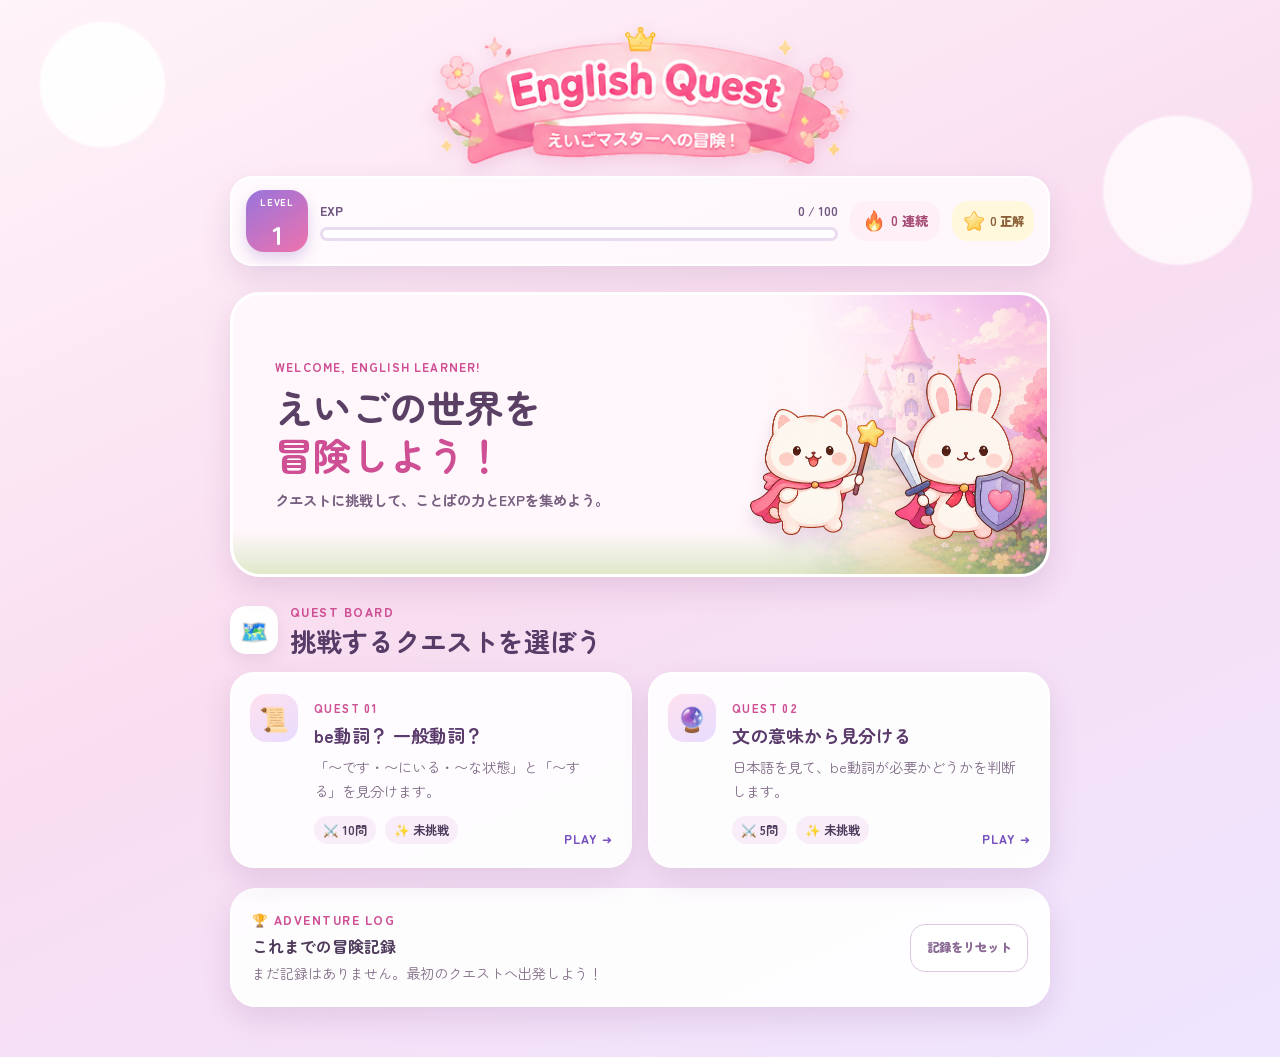
==== index.html @ bf4cc53f "アイコン変更" ====
<!DOCTYPE html>
<html lang="ja">
<head>
  <!-- 文字コードとスマートフォン表示に必要な基本設定 -->
  <meta charset="UTF-8">
  <meta name="viewport" content="width=device-width, initial-scale=1, viewport-fit=cover">
  <meta name="theme-color" content="#f9dff0">
  <meta name="description" content="be動詞と一般動詞の使い分けを、クエスト感覚で楽しく学べる英語学習アプリです。">
  <title>English Quest</title>
  <!-- 外部の丸ゴシックWebフォントを先に接続して表示を高速化する -->
  <link rel="preconnect" href="https://fonts.googleapis.com">
  <link rel="preconnect" href="https://fonts.gstatic.com" crossorigin>
  <link href="https://fonts.googleapis.com/css2?family=Zen+Maru+Gothic:wght@400;500;700;900&display=swap" rel="stylesheet">
  <!-- このアプリ専用の見た目。読み込み順はWebフォントより後にする -->
  <link rel="stylesheet" href="css/style.css">
</head>
<body>
  <!-- 背景に浮かぶ装飾。aria-hiddenにより読み上げ対象から除外する -->
  <div class="sky-decor" aria-hidden="true">
    <span>✦</span><span>♡</span><span>✧</span><span>★</span>
  </div>

  <!-- アプリ本体。最大幅はCSS側で制限し、PCでも中央に表示する -->
  <main class="app">
    <!-- 全画面で共通して表示されるロゴ -->
    <header class="app-header">
      <img src="data/assets/logo.png" alt="English Quest えいごマスターへの冒険！" class="brand-logo">
    </header>

    <!-- レベル、経験値、今回の連続正解数・正解数を表示する共通ステータス -->
    <section class="player-status" aria-label="プレイヤー情報">
      <div class="level-badge">
        <span>LEVEL</span>
        <strong id="player-level">1</strong>
      </div>
      <div class="exp-panel">
        <div class="status-row">
          <span>EXP</span>
          <strong id="exp-label">0 / 100</strong>
        </div>
        <!-- aria属性により、見た目だけでなく支援技術にも進捗を伝える -->
        <div class="exp-track" role="progressbar" aria-label="次のレベルまでの経験値" aria-valuemin="0" aria-valuemax="100" aria-valuenow="0">
          <div id="exp-bar" class="exp-bar"></div>
        </div>
      </div>
      <div class="streak-badge" title="連続正解数">
        <img src="data/assets/icon-fire.png" alt="">
        <span><strong id="streak-count">0</strong> 連続</span>
      </div>
      <div class="correct-badge" title="このクエストの正解数">
        <img src="data/assets/icon-star.png" alt="">
        <span><strong id="correct-total">0</strong> 正解</span>
      </div>
    </section>

    <!-- =====================================================
         画面1：クエスト選択
         初期表示される画面なのでhiddenクラスを付けない。
         ===================================================== -->
    <section id="category-screen" class="screen">
      <!-- トップの案内画像とキャッチコピー -->
      <section class="adventure-hero" aria-label="English Questの冒険案内">
        <div class="hero-copy">
          <p>WELCOME, ENGLISH LEARNER!</p>
          <h2>えいごの世界を<br><span>冒険しよう！</span></h2>
          <p class="hero-message">クエストに挑戦して、ことばの力とEXPを集めよう。</p>
        </div>
        <img src="data/quest-heroes.png" alt="星の杖を持ったねこと、剣と盾を持ったうさぎ" class="hero-characters">
      </section>
      <!-- クエスト一覧の見出し -->
      <div class="section-heading">
        <span class="heading-icon" aria-hidden="true">🗺️</span>
        <div>
          <p>QUEST BOARD</p>
          <h2>挑戦するクエストを選ぼう</h2>
        </div>
      </div>
      <!-- カード本体はquestions.jsonを基にJavaScriptが挿入する -->
      <div id="category-list" class="category-list"></div>

      <!-- localStorageに保存された挑戦回数を表示・リセットする領域 -->
      <section class="progress-box">
        <div>
          <p class="box-kicker">🏆 ADVENTURE LOG</p>
          <h3>これまでの冒険記録</h3>
          <p id="total-progress">まだ記録はありません。</p>
        </div>
        <button id="reset-progress-button" class="button button-subtle" type="button">記録をリセット</button>
      </section>
    </section>

    <!-- =====================================================
         画面2：問題
         showScreen()がhiddenクラスを付け外しして表示を切り替える。
         ===================================================== -->
    <section id="quiz-screen" class="screen hidden">
      <!-- 一覧へ戻る操作と現在の問題番号 -->
      <div class="quiz-topbar">
        <button id="back-button" class="text-button" type="button">← クエスト選択</button>
        <span id="question-count" class="question-counter"></span>
      </div>

      <!-- 背景画像を持つステージ。カテゴリに応じた画像をJSで設定する -->
      <div class="quest-stage">
        <div class="stage-banner">
          <span aria-hidden="true">⚔️</span>
          <p id="category-name" class="category-label"></p>
          <span aria-hidden="true">✨</span>
        </div>
        <!-- 問題文・ヒント・動的に生成される選択肢 -->
        <div class="quiz-card">
          <img src="data/quest-heroes.png" alt="" class="battle-characters" aria-hidden="true">
          <p class="mission-label">MISSION</p>
          <h2 id="question-text"></h2>
          <p id="question-hint" class="question-hint"></p>

          <!-- 選択肢ボタンは問題データからJavaScriptが挿入する -->
          <div id="choices" class="choices"></div>

        </div>
      </div>

      <!-- 回答後に前面へ表示する正誤結果・解説ダイアログ -->
      <section id="explanation-box" class="feedback-overlay hidden" aria-live="polite" aria-modal="true" role="dialog">
        <div class="feedback-dialog">
          <div id="feedback-ribbon" class="feedback-ribbon">正解！</div>
          <div class="feedback-main">
            <img id="feedback-character" src="data/assets/feedback-correct.png" alt="喜んでいる案内役キャラクター">
            <div class="feedback-copy">
              <div class="feedback-heading">
                <p id="result-label" class="result-label"></p>
                <p id="exp-gain" class="exp-gain"></p>
              </div>
              <p id="answer-text" class="answer-text"></p>
              <p id="explanation-text"></p>
            </div>
          </div>
          <div class="point-box feedback-point">
            <img src="data/assets/icon-star.png" alt="">
            <div><strong>ポイント解説</strong><p id="point-text"></p></div>
          </div>
          <button id="next-button" class="button button-primary" type="button">つぎの問題へ ▶</button>
        </div>
      </section>
    </section>

    <!-- =====================================================
         画面3：クエスト結果
         全問回答後に今回の点数とメッセージを表示する。
         ===================================================== -->
    <section id="result-screen" class="screen hidden">
      <div class="result-card">
        <div class="result-crown" aria-hidden="true">👑</div>
        <p class="eyebrow">QUEST CLEAR!</p>
        <h2 id="result-title"></h2>
        <p id="result-score" class="result-score"></p>
        <p id="result-message"></p>

        <div class="result-actions">
          <button id="retry-button" class="button button-primary" type="button">もう一度チャレンジ</button>
          <button id="return-button" class="button button-secondary" type="button">クエスト選択へ</button>
        </div>
      </div>
    </section>
  </main>

  <!-- レベルアップ時だけ画面中央へ一時表示される通知 -->
  <div id="level-up" class="level-up hidden" role="status" aria-live="polite">
    <img src="data/assets/feedback-explain.png" alt="レベルアップを祝うキャラクター">
    <div><strong>レベルアップ！</strong><span id="level-up-values"></span></div>
  </div>

  <!-- questions.jsonの読込完了まで全画面を覆うローディング表示 -->
  <div id="loading-screen" class="loading-screen" role="status" aria-live="polite">
    <div class="loading-panel">
      <img src="data/assets/cat-sitting.png" alt="本を読みながら準備しているねこ">
      <strong>よみこみ中…</strong>
      <span><i></i><i></i><i></i><i></i><i></i></span>
    </div>
  </div>

  <!-- HTML要素をすべて読み込んだ後でアプリ処理を開始する -->
  <script src="js/app.js"></script>
</body>
</html>
---- css/style.css ----
/* ============================================================
   共通設定・デザイントークン
   色や影をCSS変数にまとめ、全体の雰囲気を一か所で変更できるようにする。
   ============================================================ */
* { box-sizing: border-box; }

:root {
  font-family: "Zen Maru Gothic", sans-serif;
  line-height: 1.65;
  color: #4f3b5c;
  background: #fcedf6;
  font-synthesis: none;
  --pink: #ef72ad;
  --pink-dark: #ce4f93;
  --purple: #9874dc;
  --purple-dark: #7650bd;
  --cream: #fffafd;
  --line: #ead4ef;
  --shadow: 0 12px 28px rgba(134, 79, 144, 0.16);
}

/* ページ全体の淡い空背景。dvhはスマートフォンのアドレスバーも考慮する。 */
body {
  margin: 0;
  min-width: 320px;
  min-height: 100vh;
  min-height: 100dvh;
  background:
    radial-gradient(circle at 8% 8%, rgba(255,255,255,.9) 0 4%, transparent 4.2%),
    radial-gradient(circle at 92% 18%, rgba(255,255,255,.72) 0 5%, transparent 5.2%),
    linear-gradient(155deg, #fff4f9 0%, #f9ddf0 48%, #eee5ff 100%);
  overflow-x: hidden;
}

/* フォーム部品にも本文と同じフォントを継承させる。 */
button { font: inherit; -webkit-tap-highlight-color: transparent; }
/* キーボード操作時だけ、現在位置が分かるフォーカス枠を表示する。 */
button:focus-visible { outline: 4px solid rgba(118, 80, 189, .25); outline-offset: 3px; }

/* ページ背景に固定する星・ハート装飾。操作やレイアウトには影響しない。 */
.sky-decor span { position: fixed; z-index: -1; color: rgba(212, 105, 171, .28); font-size: 2rem; }
.sky-decor span:nth-child(1) { top: 10%; left: 5%; }
.sky-decor span:nth-child(2) { top: 35%; right: 5%; }
.sky-decor span:nth-child(3) { top: 72%; left: 4%; }
.sky-decor span:nth-child(4) { top: 82%; right: 8%; }

/* ============================================================
   アプリ共通レイアウト・ヘッダー
   820pxを上限に中央寄せし、safe-areaでiPhoneのノッチも避ける。
   ============================================================ */
.app { width: min(calc(100% - 28px), 820px); margin: 0 auto; padding: max(24px, env(safe-area-inset-top)) 0 max(50px, env(safe-area-inset-bottom)); }
.app-header { display: flex; align-items: center; justify-content: center; gap: 16px; margin-bottom: 12px; text-align: left; }
.brand-logo { width: min(100%, 430px); max-height: 140px; object-fit: contain; filter: drop-shadow(0 5px 8px rgba(201,74,140,.18)); }
.brand-mark { display: grid; place-items: center; width: 68px; height: 68px; flex: 0 0 auto; border: 3px solid #fff; border-radius: 22px; background: linear-gradient(145deg, #ff9ac6, #a986e9); box-shadow: var(--shadow); font-size: 2rem; transform: rotate(-4deg); }
.brand-copy h1 { margin: 0; color: #7049a9; font-size: clamp(2rem, 8vw, 3.25rem); line-height: 1; letter-spacing: -.04em; text-shadow: 0 3px #fff; }
.brand-copy h1 span { color: var(--pink-dark); }
.eyebrow, .box-kicker, .mission-label, .section-heading p { margin: 0; color: var(--pink-dark); font-size: .78rem; font-weight: 900; letter-spacing: .12em; }
.lead { margin: 8px 0 0; color: #806d88; font-size: .95rem; font-weight: 700; }

/* レベル、可変幅のEXPバー、2つのバッジを横並びにする。 */
.player-status { display: grid; grid-template-columns: auto minmax(0, 1fr) auto auto; align-items: center; gap: 12px; margin-bottom: 26px; padding: 12px 14px; border: 2px solid rgba(255,255,255,.9); border-radius: 22px; background: rgba(255,255,255,.75); box-shadow: var(--shadow); backdrop-filter: blur(8px); }
.level-badge { display: grid; place-items: center; width: 62px; height: 62px; border-radius: 18px; color: #fff; background: linear-gradient(145deg, var(--purple), var(--pink)); box-shadow: 0 7px 14px rgba(139, 92, 190, .25); }
.level-badge span { font-size: .59rem; font-weight: 900; letter-spacing: .1em; }
.level-badge strong { font-size: 1.65rem; line-height: 1; }
.exp-panel { min-width: 0; }
.status-row { display: flex; justify-content: space-between; gap: 8px; margin-bottom: 5px; color: #715581; font-size: .78rem; font-weight: 900; }
.exp-track { height: 14px; overflow: hidden; border: 3px solid #eadcf0; border-radius: 99px; background: #fff; }
.exp-bar { width: 0; height: 100%; border-radius: inherit; background: linear-gradient(90deg, #ff8fc4, #9d7ee5); transition: width .45s ease; }
.streak-badge { display: flex; align-items: center; gap: 5px; padding: 8px 12px; border-radius: 16px; color: #a74d77; background: #fff0f7; font-size: .82rem; font-weight: 900; white-space: nowrap; }
.streak-badge img { width: 24px; height: 24px; object-fit: contain; }
.correct-badge { display: flex; align-items: center; gap: 4px; padding: 8px 10px; border-radius: 16px; color: #8a5f38; background: #fff8dc; font-size: .78rem; font-weight: 900; white-space: nowrap; }
.correct-badge img { width: 24px; height: 24px; object-fit: contain; }

/* ============================================================
   画面切り替え
   JavaScriptが.hiddenを付け外しし、3つの画面を切り替える。
   ============================================================ */
.screen { animation: fade-in .3s ease-out; }
.hidden { display: none !important; }
/* ============================================================
   クエスト選択画面
   ============================================================ */
.adventure-hero {
  /* 城画像は正方形。高さ100%なので、枠高から上下のボーダーを除いた値が表示幅になる。 */
  --hero-art-width: 279px;
  position: relative;
  display: flex;
  align-items: center;
  min-height: 285px;
  overflow: hidden;
  margin-bottom: 25px;
  padding: 32px clamp(22px, 5vw, 42px);
  border: 3px solid #fff;
  border-radius: 30px;
  background:
    /* 城画像の左端を白く覆い、画像の右端へ向かってなだらかに透明にする。 */
    linear-gradient(90deg,
      rgba(255,247,251,.99) 0,
      rgba(255,247,251,.99) calc(100% - var(--hero-art-width)),
      rgba(255,247,251,.98) calc(100% - var(--hero-art-width) + 35px),
      rgba(255,245,250,.88) calc(100% - var(--hero-art-width) + 70px),
      rgba(255,243,249,.56) calc(100% - var(--hero-art-width) + 145px),
      rgba(255,241,248,.20) calc(100% - var(--hero-art-width) + 220px),
      rgba(255,241,248,.03) 100%),
    url("../data/quest-castle.png") right center / auto 100% no-repeat,
    #ffeaf4;
  box-shadow: var(--shadow);
}
.adventure-hero::after {
  content: "";
  position: absolute;
  inset: auto 0 0;
  height: 42px;
  background: linear-gradient(180deg, transparent, rgba(161,204,105,.34));
}
.hero-copy { position: relative; z-index: 2; width: 54%; }
.hero-copy > p:first-child { margin: 0; color: var(--pink-dark); font-size: .74rem; font-weight: 900; letter-spacing: .1em; }
.hero-copy h2 { margin: 5px 0 10px; color: #594064; font-size: clamp(1.65rem, 5vw, 2.4rem); line-height: 1.25; }
.hero-copy h2 span { color: var(--pink-dark); }
.hero-message { margin: 0; color: #775f80; font-size: .9rem; font-weight: 700; }
.hero-characters { position: absolute; z-index: 1; right: -4%; bottom: -8%; width: min(50%, 385px); filter: drop-shadow(0 10px 8px rgba(118,61,116,.16)); }
.section-heading { display: flex; align-items: center; gap: 12px; margin-bottom: 14px; }
.heading-icon { display: grid; place-items: center; width: 48px; height: 48px; border-radius: 16px; background: #fff; box-shadow: 0 5px 15px rgba(123, 76, 135, .12); font-size: 1.45rem; }
.section-heading h2 { margin: 1px 0 0; color: #573c68; font-size: clamp(1.25rem, 5vw, 1.65rem); line-height: 1.3; }
/* カードはスマートフォンで1列、640px以上では後述の指定により2列。 */
.category-list { display: grid; gap: 16px; }
.category-card { position: relative; isolation: isolate; width: 100%; min-height: 196px; overflow: hidden; padding: 20px 20px 17px 82px; border: 2px solid #fff; border-radius: 24px; background: rgba(255,255,255,.92); box-shadow: var(--shadow); color: inherit; text-align: left; cursor: pointer; transition: transform .18s ease, box-shadow .18s ease; }
.category-card::backdrop { display: none; }
.category-card > * { position: relative; z-index: 2; }
.category-card::before { content: attr(data-icon); position: absolute; left: 18px; top: 20px; display: grid; place-items: center; width: 48px; height: 48px; border-radius: 16px; background: linear-gradient(145deg, #ffe1ef, #e8dcff); font-size: 1.5rem; }
.category-card::after { content: "PLAY  ➜"; position: absolute; right: 17px; bottom: 17px; color: var(--purple-dark); font-size: .76rem; font-weight: 900; letter-spacing: .08em; }
.category-card:hover, .category-card:focus-visible { transform: translateY(-3px); box-shadow: 0 16px 32px rgba(134, 79, 144, .22); }
.quest-number { margin: 0 0 3px; color: var(--pink-dark); font-size: .72rem; font-weight: 900; letter-spacing: .12em; }
.category-card h3 { margin: 0 0 5px; color: #5a3b6c; font-size: 1.12rem; }
.category-card > p:not(.quest-number) { margin: 0; padding-right: 10px; color: #806d88; font-size: .9rem; }
.category-meta { display: flex; gap: 9px; margin-top: 13px; padding-right: 72px; font-size: .78rem; font-weight: 700; }
.category-meta span { padding: 4px 9px; border-radius: 99px; background: #f8edf8; }

/* 複数画面で使う白いパネルの共通デザイン。 */
.progress-box, .quiz-card, .result-card { margin-top: 20px; border: 2px solid #fff; border-radius: 26px; background: rgba(255,255,255,.92); box-shadow: var(--shadow); }
.progress-box { display: flex; align-items: center; justify-content: space-between; gap: 18px; padding: 20px; }
.progress-box h3 { margin: 2px 0 3px; font-size: 1rem; }
.progress-box p:not(.box-kicker) { margin: 0; color: #826e88; font-size: .88rem; }
/* ============================================================
   問題画面
   ============================================================ */
.quiz-topbar { display: flex; justify-content: space-between; align-items: center; gap: 14px; margin-bottom: 14px; }
.text-button { min-height: 44px; padding: 8px 12px; border: 0; border-radius: 14px; background: rgba(255,255,255,.7); color: var(--purple-dark); font-weight: 900; cursor: pointer; }
.question-counter { padding: 8px 14px; border-radius: 99px; color: #fff; background: var(--purple); font-weight: 900; }
/* --stage-backgroundはJavaScriptがカテゴリごとに設定するCSS変数。 */
.quest-stage {
  position: relative;
  overflow: hidden;
  padding: 0 10px 78px;
  border: 3px solid #fff;
  border-radius: 30px;
  background-image:
    /* 背景を判別できる程度に残しつつ、白文字のバナーは読みやすくする。 */
    linear-gradient(180deg, rgba(91,54,111,.12), rgba(65,38,78,.22)),
    var(--stage-background, url("../data/assets/background-castle.png"));
  background-position: center;
  background-size: cover;
  box-shadow: var(--shadow);
}
.quest-stage::before {
  content: "";
  position: absolute;
  z-index: 0;
  inset: 58px 0 0;
  background: linear-gradient(90deg, rgba(255,255,255,.08), transparent 30% 70%, rgba(255,255,255,.08));
  pointer-events: none;
}
.stage-banner { position: relative; z-index: 2; display: flex; align-items: center; justify-content: center; gap: 10px; min-height: 58px; color: #fff; text-shadow: 0 2px 4px rgba(70,35,78,.55); }
.stage-banner .category-label { margin: 0; font-size: .9rem; font-weight: 900; }
/* 半透明の白で文字のコントラストを保ち、背後のステージも少し透かす。 */
.quiz-card { position: relative; z-index: 2; margin: 0; padding: clamp(20px, 5vw, 34px); border: 1px solid rgba(255,255,255,.78); background: rgba(255,255,255,.82); backdrop-filter: blur(2px); }
.battle-characters { position: absolute; z-index: 1; right: -5px; bottom: -125px; width: 175px; filter: drop-shadow(0 7px 6px rgba(92,46,102,.18)); pointer-events: none; }
.mission-label { text-align: center; }
.quiz-card h2 { margin: 7px auto 8px; color: #4d345e; font-size: clamp(1.35rem, 5.5vw, 2rem); line-height: 1.45; text-align: center; }
.question-hint { margin: 0 0 22px; padding: 11px 14px; border-radius: 14px; background: #fff7d9; color: #765e49; font-size: .9rem; }
.question-hint::before { content: "🔍 ヒント："; font-weight: 900; }
.choices { display: grid; gap: 12px; }
.choice-button { position: relative; width: 100%; min-height: 62px; padding: 14px 50px 14px 17px; border: 2px solid #e9dcef; border-radius: 18px; background: #fff; color: #513c5c; text-align: left; font-weight: 700; cursor: pointer; transition: transform .15s ease, border-color .15s ease; }
.choice-button::after { content: "›"; position: absolute; right: 18px; top: 50%; translate: 0 -50%; color: #b396c2; font-size: 1.8rem; }
.choice-button:hover, .choice-button:focus-visible { transform: translateX(3px); border-color: #c49bda; }
.choice-button:disabled { cursor: default; opacity: 1; transform: none; }
.choice-button.correct { border-color: #60c98f; background: #ecfff4; }
.choice-button.correct::after { content: "✓"; color: #37a56b; font-weight: 900; }
.choice-button.incorrect { border-color: #ee91ac; background: #fff2f6; }
.choice-button.incorrect::after { content: "○"; color: #d8688a; }
/* 回答後、画面全体を覆って解説へ注意を向けるモーダル領域。 */
.feedback-overlay { position: fixed; z-index: 20; inset: 0; display: grid; place-items: center; overflow-y: auto; padding: max(24px, env(safe-area-inset-top)) 14px max(24px, env(safe-area-inset-bottom)); background: rgba(74,42,78,.68); backdrop-filter: blur(5px); }
.feedback-dialog { position: relative; width: min(100%, 680px); padding: 62px clamp(18px, 5vw, 34px) 28px; border: 4px solid #fff; border-radius: 30px; background: linear-gradient(180deg, #fffdf8, #fff8ed); box-shadow: 0 24px 70px rgba(48,25,53,.42), inset 0 0 0 3px #f4d5a7; animation: dialog-in .35s cubic-bezier(.18,.9,.35,1.2); }
.feedback-ribbon { position: absolute; top: -25px; left: 50%; min-width: 230px; translate: -50% 0; padding: 13px 35px 17px; color: #fff; background: linear-gradient(180deg,#ff8fc1,#ee5d9a); clip-path: polygon(8% 0,92% 0,100% 25%,91% 38%,93% 100%,50% 85%,7% 100%,9% 38%,0 25%); text-align: center; text-shadow: 0 2px 3px rgba(145,42,92,.25); font-size: 1.65rem; font-weight: 900; }
.incorrect-feedback .feedback-ribbon { background: linear-gradient(180deg,#ae91f2,#775add); }
.feedback-main { display: grid; grid-template-columns: 190px minmax(0,1fr); align-items: center; gap: 22px; }
.feedback-main > img { width: 100%; max-height: 220px; object-fit: contain; filter: drop-shadow(0 8px 7px rgba(113,65,111,.15)); }
.feedback-copy > p { margin: 8px 0; }
.feedback-heading { display: flex; align-items: center; justify-content: space-between; gap: 12px; }
.result-label { margin: 0; color: var(--pink-dark); font-size: 1.5rem; font-weight: 900; }
.result-label.correct-label { color: #3fa56d; }
.exp-gain { margin: 0; padding: 6px 12px; border-radius: 99px; color: #fff; background: linear-gradient(90deg, #f17aad, #9172d6); font-weight: 900; animation: pop .35s ease-out; }
.answer-text { color: #593a69; font-weight: 900; }
.point-box { margin: 16px 0; padding: 14px; border-radius: 16px; background: #f7efff; }
.point-box strong { color: var(--purple-dark); }
.point-box p { margin: 4px 0 0; }
.feedback-point { display: flex; gap: 10px; border: 2px solid #efd5a7; background: #fff8e9; }
.feedback-point img { width: 32px; height: 32px; object-fit: contain; }
.button { min-height: 48px; padding: 10px 16px; border-radius: 15px; font-weight: 900; cursor: pointer; transition: transform .15s ease, filter .15s ease; }
.button:hover { transform: translateY(-1px); filter: brightness(1.03); }
.button-primary { width: 100%; border: 2px solid #fff; background: linear-gradient(90deg, var(--pink), var(--purple)); box-shadow: 0 7px 15px rgba(151, 90, 176, .22); color: #fff; }
.button-secondary { border: 2px solid #d9c1e3; background: #fff; color: var(--purple-dark); }
.button-subtle { border: 1px solid #dec9e4; background: #fff; color: #8a6a94; font-size: .78rem; }
/* ============================================================
   結果画面・一時通知・ローディング
   ============================================================ */
.result-card { padding: clamp(24px, 6vw, 42px); text-align: center; }
.result-crown { font-size: 3rem; animation: float 2s ease-in-out infinite; }
.result-card h2 { margin: 5px 0; color: #5e3c73; }
.result-score { margin: 12px 0; color: var(--pink-dark); font-size: clamp(2rem, 9vw, 3rem); font-weight: 900; }
.result-actions { display: grid; gap: 12px; margin-top: 22px; }
.level-up { position: fixed; z-index: 30; inset: 50% auto auto 50%; translate: -50% -50%; display: grid; grid-template-columns: 120px 1fr; align-items: center; width: min(90vw, 490px); padding: 22px; border: 4px solid #fff; border-radius: 28px; background: linear-gradient(135deg, #fff6ec, #fffdf8); box-shadow: 0 20px 60px rgba(78,36,91,.35), inset 0 0 0 3px #f0c992; color: var(--pink-dark); text-align: center; font-weight: 900; animation: level-pop .55s ease-out; }
.level-up img { width: 120px; height: 120px; object-fit: contain; }
.level-up strong { display: block; font-size: clamp(1.45rem, 6vw, 2.1rem); }
.level-up span { display: block; margin-top: 8px; color: #7650bd; font-size: 1.1rem; }
.loading-screen { position: fixed; z-index: 50; inset: 0; display: grid; place-items: center; background: linear-gradient(155deg,#fff4f9,#f4e8ff); }
.loading-panel { display: grid; justify-items: center; width: min(86vw, 360px); padding: 24px; border: 3px solid #fff; border-radius: 28px; background: rgba(255,255,255,.88); box-shadow: var(--shadow); color: #754d7f; }
.loading-panel img { width: 130px; height: 105px; object-fit: contain; }
.loading-panel strong { font-size: 1.2rem; }
.loading-panel span { display: flex; gap: 8px; margin-top: 13px; }
.loading-panel i { width: 10px; height: 10px; border-radius: 50%; background: var(--pink); animation: loading-dot 1s ease-in-out infinite; }
.loading-panel i:nth-child(2) { animation-delay: .1s; }.loading-panel i:nth-child(3) { animation-delay: .2s; }.loading-panel i:nth-child(4) { animation-delay: .3s; }.loading-panel i:nth-child(5) { animation-delay: .4s; }

/* ============================================================
   アニメーション
   ============================================================ */
@keyframes fade-in { from { opacity: 0; transform: translateY(7px); } to { opacity: 1; transform: translateY(0); } }
@keyframes pop { 0% { transform: scale(.75); } 70% { transform: scale(1.08); } }
@keyframes float { 50% { transform: translateY(-6px) rotate(3deg); } }
@keyframes level-pop { from { opacity: 0; transform: scale(.65) rotate(-3deg); } to { opacity: 1; transform: scale(1); } }
@keyframes dialog-in { from { opacity: 0; transform: translateY(20px) scale(.9); } }
@keyframes loading-dot { 50% { transform: translateY(-7px); background: var(--purple); } }

/* タブレット・PCではクエストカードと結果ボタンを2列にする。 */
@media (min-width: 640px) {
  .category-list { grid-template-columns: repeat(2, minmax(0, 1fr)); }
  .result-actions { grid-template-columns: 1fr 1fr; }
}

/* スマートフォン向け。横幅を節約し、重なりや見切れを防ぐ。 */
@media (max-width: 520px) {
  .app { width: min(calc(100% - 20px), 820px); padding-top: max(16px, env(safe-area-inset-top)); }
  .app-header { justify-content: flex-start; gap: 11px; }
  .brand-mark { width: 52px; height: 52px; border-radius: 17px; font-size: 1.5rem; }
  .lead { font-size: .78rem; }
  .player-status { grid-template-columns: auto 1fr auto; gap: 9px; padding: 10px; }
  .level-badge { width: 52px; height: 52px; border-radius: 15px; }
  .level-badge strong { font-size: 1.4rem; }
  .streak-badge { grid-column: 1 / 3; justify-content: center; padding: 5px; }
  .correct-badge { grid-column: 3; grid-row: 2; justify-content: center; padding: 5px 8px; }
  .category-card { padding: 18px 15px 16px 72px; border-radius: 21px; }
  .category-card::before { left: 14px; top: 18px; width: 45px; height: 45px; }
  .category-card::after { right: 14px; bottom: 16px; }
  .category-meta { padding-right: 65px; flex-wrap: wrap; }
  .progress-box { align-items: flex-start; flex-direction: column; }
  .quest-stage { padding-inline: 6px; }
  .quiz-card { border-radius: 22px; }
  .feedback-heading { align-items: flex-start; flex-direction: column; }
  .adventure-hero { --hero-art-width: 239px; min-height: 245px; padding: 24px 18px; background-size: auto, auto 100%; }
  .hero-copy { width: 55%; }
  .hero-copy h2 { font-size: 1.55rem; }
  .hero-message { max-width: 180px; font-size: .78rem; line-height: 1.65; }
  .hero-characters { right: 0; bottom: -1%; width: 56%; }
  .category-card { min-height: 180px; }
  .battle-characters { right: -8px; bottom: -108px; width: 145px; }
  .feedback-dialog { padding-top: 54px; }
  .feedback-main { grid-template-columns: 105px 1fr; gap: 10px; }
  .feedback-main > img { max-height: 150px; }
  .feedback-ribbon { min-width: 190px; font-size: 1.35rem; }
  .feedback-copy { font-size: .86rem; }
  .feedback-heading { gap: 6px; }
  .result-label { font-size: 1.15rem; }
  .exp-gain { padding: 4px 8px; font-size: .82rem; }
  .level-up { grid-template-columns: 90px 1fr; }
  .level-up img { width: 90px; height: 90px; }
}

/* OSで「視差効果を減らす」が有効なら、動きによる負担を抑える。 */
@media (prefers-reduced-motion: reduce) {
  *, *::before, *::after { scroll-behavior: auto !important; animation-duration: .01ms !important; transition-duration: .01ms !important; }
}
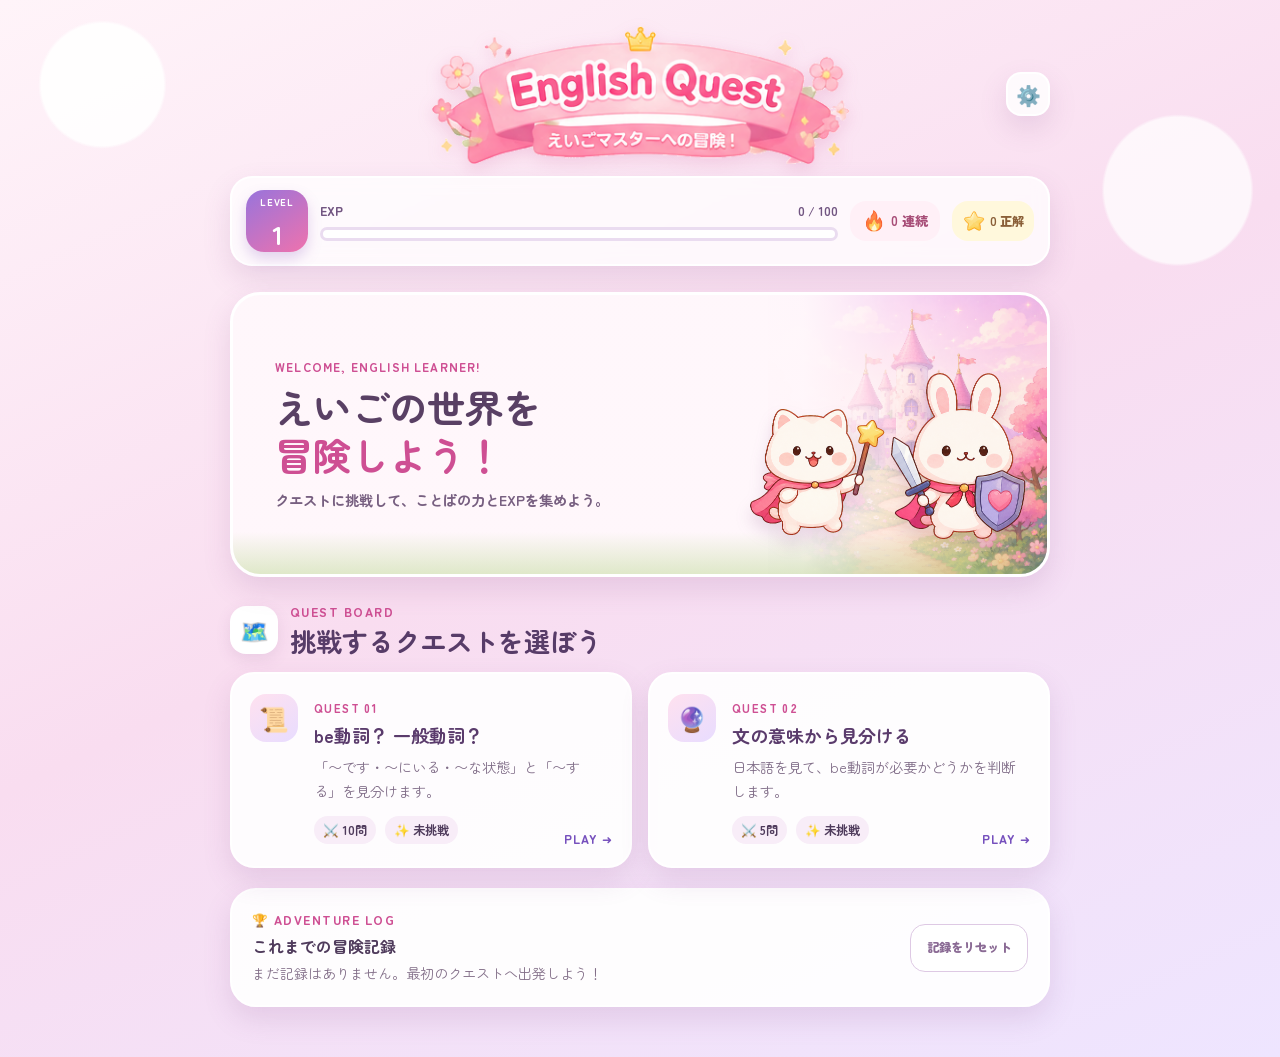
==== commit b2ba37d8: "問題管理ページと設定画面を追加" ====
--- a/index.html
+++ b/index.html
@@ -25,6 +25,7 @@
     <!-- 全画面で共通して表示されるロゴ -->
     <header class="app-header">
       <img src="data/assets/logo.png" alt="English Quest えいごマスターへの冒険！" class="brand-logo">
+      <a class="settings-link" href="settings.html" aria-label="設定を開く" title="設定">⚙️</a>
     </header>
 
     <!-- レベル、経験値、今回の連続正解数・正解数を表示する共通ステータス -->
--- a/css/style.css
+++ b/css/style.css
@@ -49,8 +49,10 @@
    820pxを上限に中央寄せし、safe-areaでiPhoneのノッチも避ける。
    ============================================================ */
 .app { width: min(calc(100% - 28px), 820px); margin: 0 auto; padding: max(24px, env(safe-area-inset-top)) 0 max(50px, env(safe-area-inset-bottom)); }
-.app-header { display: flex; align-items: center; justify-content: center; gap: 16px; margin-bottom: 12px; text-align: left; }
+.app-header { position: relative; display: flex; align-items: center; justify-content: center; gap: 16px; margin-bottom: 12px; text-align: left; }
 .brand-logo { width: min(100%, 430px); max-height: 140px; object-fit: contain; filter: drop-shadow(0 5px 8px rgba(201,74,140,.18)); }
+.settings-link { position: absolute; right: 0; top: 50%; translate: 0 -50%; display: grid; place-items: center; width: 44px; height: 44px; border: 2px solid #fff; border-radius: 15px; background: rgba(255,255,255,.82); box-shadow: var(--shadow); color: #7049a9; text-decoration: none; font-size: 1.25rem; }
+.settings-link:hover, .settings-link:focus-visible { transform: translateY(-2px); }
 .brand-mark { display: grid; place-items: center; width: 68px; height: 68px; flex: 0 0 auto; border: 3px solid #fff; border-radius: 22px; background: linear-gradient(145deg, #ff9ac6, #a986e9); box-shadow: var(--shadow); font-size: 2rem; transform: rotate(-4deg); }
 .brand-copy h1 { margin: 0; color: #7049a9; font-size: clamp(2rem, 8vw, 3.25rem); line-height: 1; letter-spacing: -.04em; text-shadow: 0 3px #fff; }
 .brand-copy h1 span { color: var(--pink-dark); }
@@ -251,13 +253,17 @@
 @media (max-width: 520px) {
   .app { width: min(calc(100% - 20px), 820px); padding-top: max(16px, env(safe-area-inset-top)); }
   .app-header { justify-content: flex-start; gap: 11px; }
+  .settings-link { right: 2px; width: 40px; height: 40px; }
   .brand-mark { width: 52px; height: 52px; border-radius: 17px; font-size: 1.5rem; }
   .lead { font-size: .78rem; }
-  .player-status { grid-template-columns: auto 1fr auto; gap: 9px; padding: 10px; }
-  .level-badge { width: 52px; height: 52px; border-radius: 15px; }
+  .player-status { grid-template-columns: repeat(6, minmax(0, 1fr)); gap: 9px; padding: 10px; }
+  .level-badge { grid-column: 1; width: 100%; max-width: 52px; height: auto; aspect-ratio: 1; border-radius: 15px; }
   .level-badge strong { font-size: 1.4rem; }
-  .streak-badge { grid-column: 1 / 3; justify-content: center; padding: 5px; }
-  .correct-badge { grid-column: 3; grid-row: 2; justify-content: center; padding: 5px 8px; }
+  .exp-panel { grid-column: 2 / -1; }
+  .streak-badge, .correct-badge { grid-row: 2; justify-content: center; padding: 5px 8px; font-size: .78rem; }
+  .streak-badge { grid-column: 1 / 4; }
+  .correct-badge { grid-column: 4 / 7; }
+  .streak-badge img, .correct-badge img { width: 18px; height: 18px; }
   .category-card { padding: 18px 15px 16px 72px; border-radius: 21px; }
   .category-card::before { left: 14px; top: 18px; width: 45px; height: 45px; }
   .category-card::after { right: 14px; bottom: 16px; }
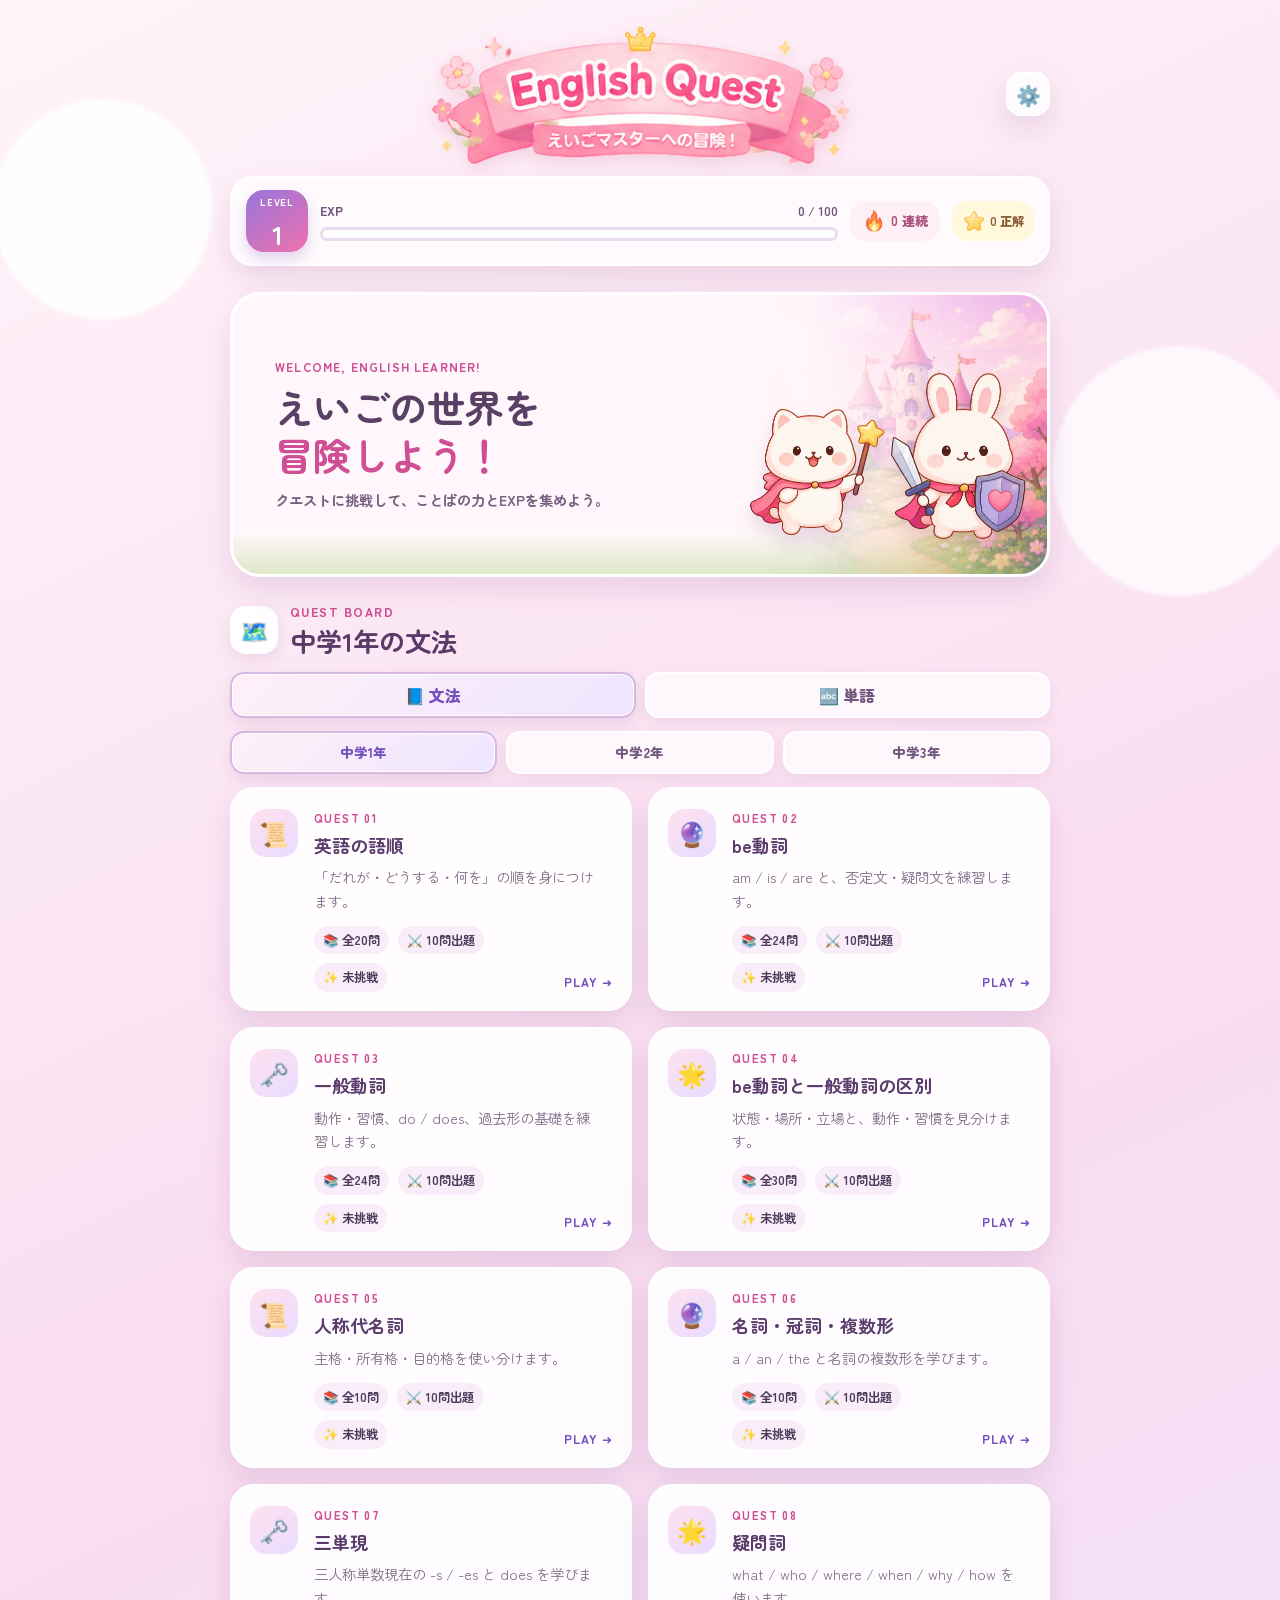
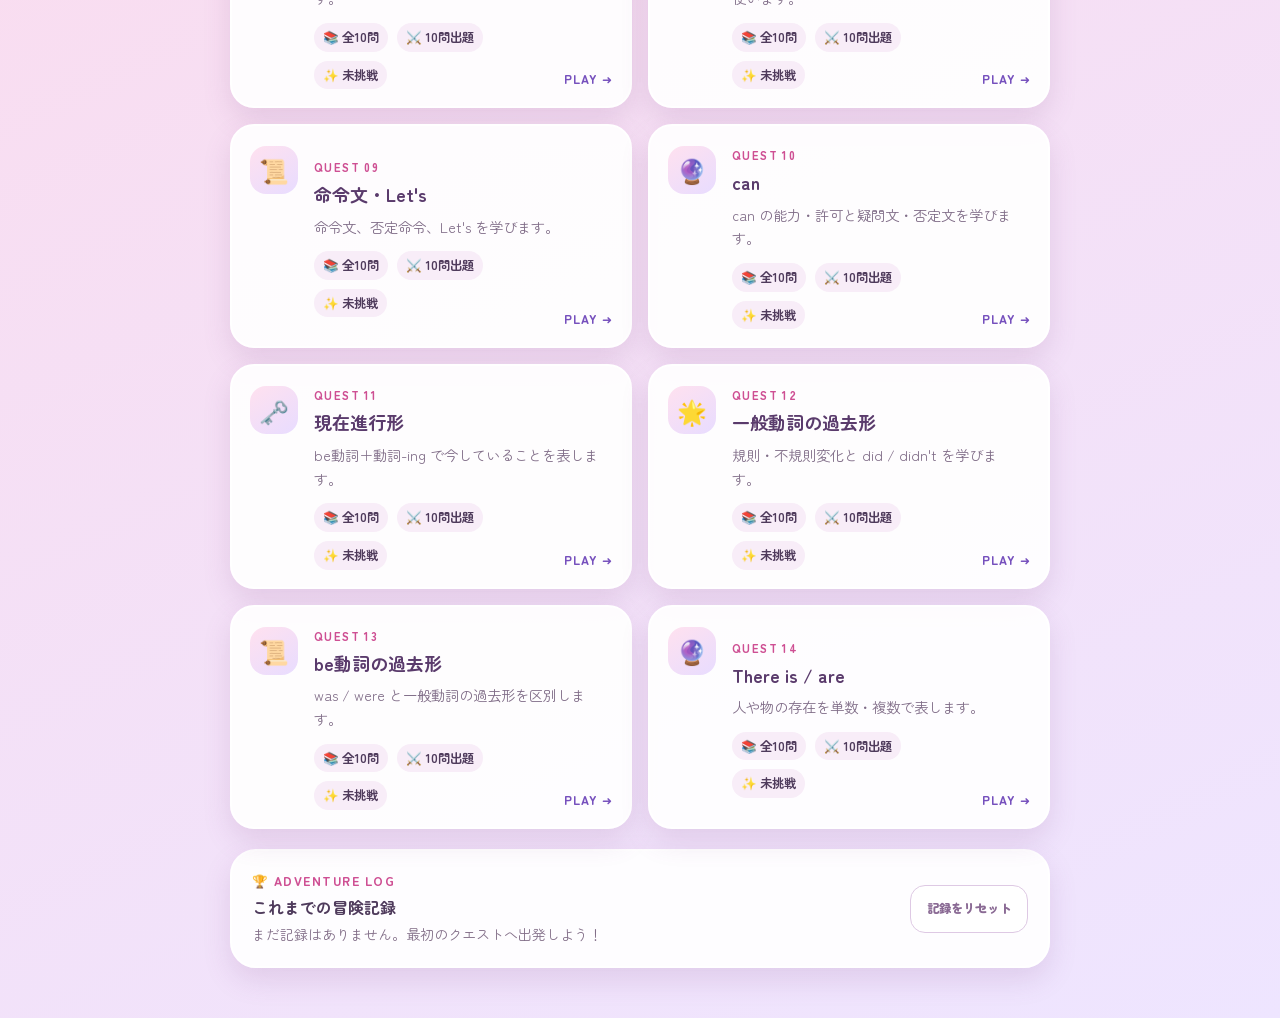
==== commit a8283ab4: "中学英語の全問題データを追加" ====
--- a/index.html
+++ b/index.html
@@ -73,8 +73,18 @@
         <span class="heading-icon" aria-hidden="true">🗺️</span>
         <div>
           <p>QUEST BOARD</p>
-          <h2>挑戦するクエストを選ぼう</h2>
+          <h2 id="quest-board-title">学びたいコースを選ぼう</h2>
         </div>
+      </div>
+      <!-- 文法・単語、学年を順に選択するナビゲーション -->
+      <div id="course-tabs" class="course-tabs" aria-label="問題形式">
+        <button class="course-tab active" type="button" data-course="grammar">📘 文法</button>
+        <button class="course-tab" type="button" data-course="vocabulary">🔤 単語</button>
+      </div>
+      <div id="grade-tabs" class="grade-tabs" aria-label="学年">
+        <button class="grade-tab active" type="button" data-grade="1">中学1年</button>
+        <button class="grade-tab" type="button" data-grade="2">中学2年</button>
+        <button class="grade-tab" type="button" data-grade="3">中学3年</button>
       </div>
       <!-- カード本体はquestions.jsonを基にJavaScriptが挿入する -->
       <div id="category-list" class="category-list"></div>
--- a/css/style.css
+++ b/css/style.css
@@ -124,6 +124,12 @@
 .section-heading { display: flex; align-items: center; gap: 12px; margin-bottom: 14px; }
 .heading-icon { display: grid; place-items: center; width: 48px; height: 48px; border-radius: 16px; background: #fff; box-shadow: 0 5px 15px rgba(123, 76, 135, .12); font-size: 1.45rem; }
 .section-heading h2 { margin: 1px 0 0; color: #573c68; font-size: clamp(1.25rem, 5vw, 1.65rem); line-height: 1.3; }
+.course-tabs, .grade-tabs { display: flex; gap: 9px; margin-bottom: 13px; }
+.course-tab, .grade-tab { min-height: 42px; padding: 8px 16px; border: 2px solid #fff; border-radius: 14px; background: rgba(255,255,255,.74); box-shadow: 0 5px 13px rgba(123,76,135,.09); color: #725780; font-weight: 900; cursor: pointer; }
+.course-tab { flex: 1; font-size: 1rem; }
+.grade-tab { flex: 1; font-size: .85rem; }
+.course-tab.active, .grade-tab.active { border-color: #d6b8e2; background: linear-gradient(135deg, #fff0f7, #eee6ff); color: var(--purple-dark); box-shadow: inset 0 0 0 1px #fff, 0 6px 15px rgba(123,76,135,.13); }
+.course-tab:hover, .grade-tab:hover { transform: translateY(-1px); }
 /* カードはスマートフォンで1列、640px以上では後述の指定により2列。 */
 .category-list { display: grid; gap: 16px; }
 .category-card { position: relative; isolation: isolate; width: 100%; min-height: 196px; overflow: hidden; padding: 20px 20px 17px 82px; border: 2px solid #fff; border-radius: 24px; background: rgba(255,255,255,.92); box-shadow: var(--shadow); color: inherit; text-align: left; cursor: pointer; transition: transform .18s ease, box-shadow .18s ease; }
@@ -135,8 +141,9 @@
 .quest-number { margin: 0 0 3px; color: var(--pink-dark); font-size: .72rem; font-weight: 900; letter-spacing: .12em; }
 .category-card h3 { margin: 0 0 5px; color: #5a3b6c; font-size: 1.12rem; }
 .category-card > p:not(.quest-number) { margin: 0; padding-right: 10px; color: #806d88; font-size: .9rem; }
-.category-meta { display: flex; gap: 9px; margin-top: 13px; padding-right: 72px; font-size: .78rem; font-weight: 700; }
+.category-meta { display: flex; flex-wrap: wrap; gap: 9px; margin-top: 13px; padding-right: 72px; font-size: .78rem; font-weight: 700; }
 .category-meta span { padding: 4px 9px; border-radius: 99px; background: #f8edf8; }
+.empty-category-message { padding: 28px 18px; border: 2px dashed #ddcce4; border-radius: 20px; background: rgba(255,255,255,.65); color: #806d88; text-align: center; font-weight: 700; }
 
 /* 複数画面で使う白いパネルの共通デザイン。 */
 .progress-box, .quiz-card, .result-card { margin-top: 20px; border: 2px solid #fff; border-radius: 26px; background: rgba(255,255,255,.92); box-shadow: var(--shadow); }
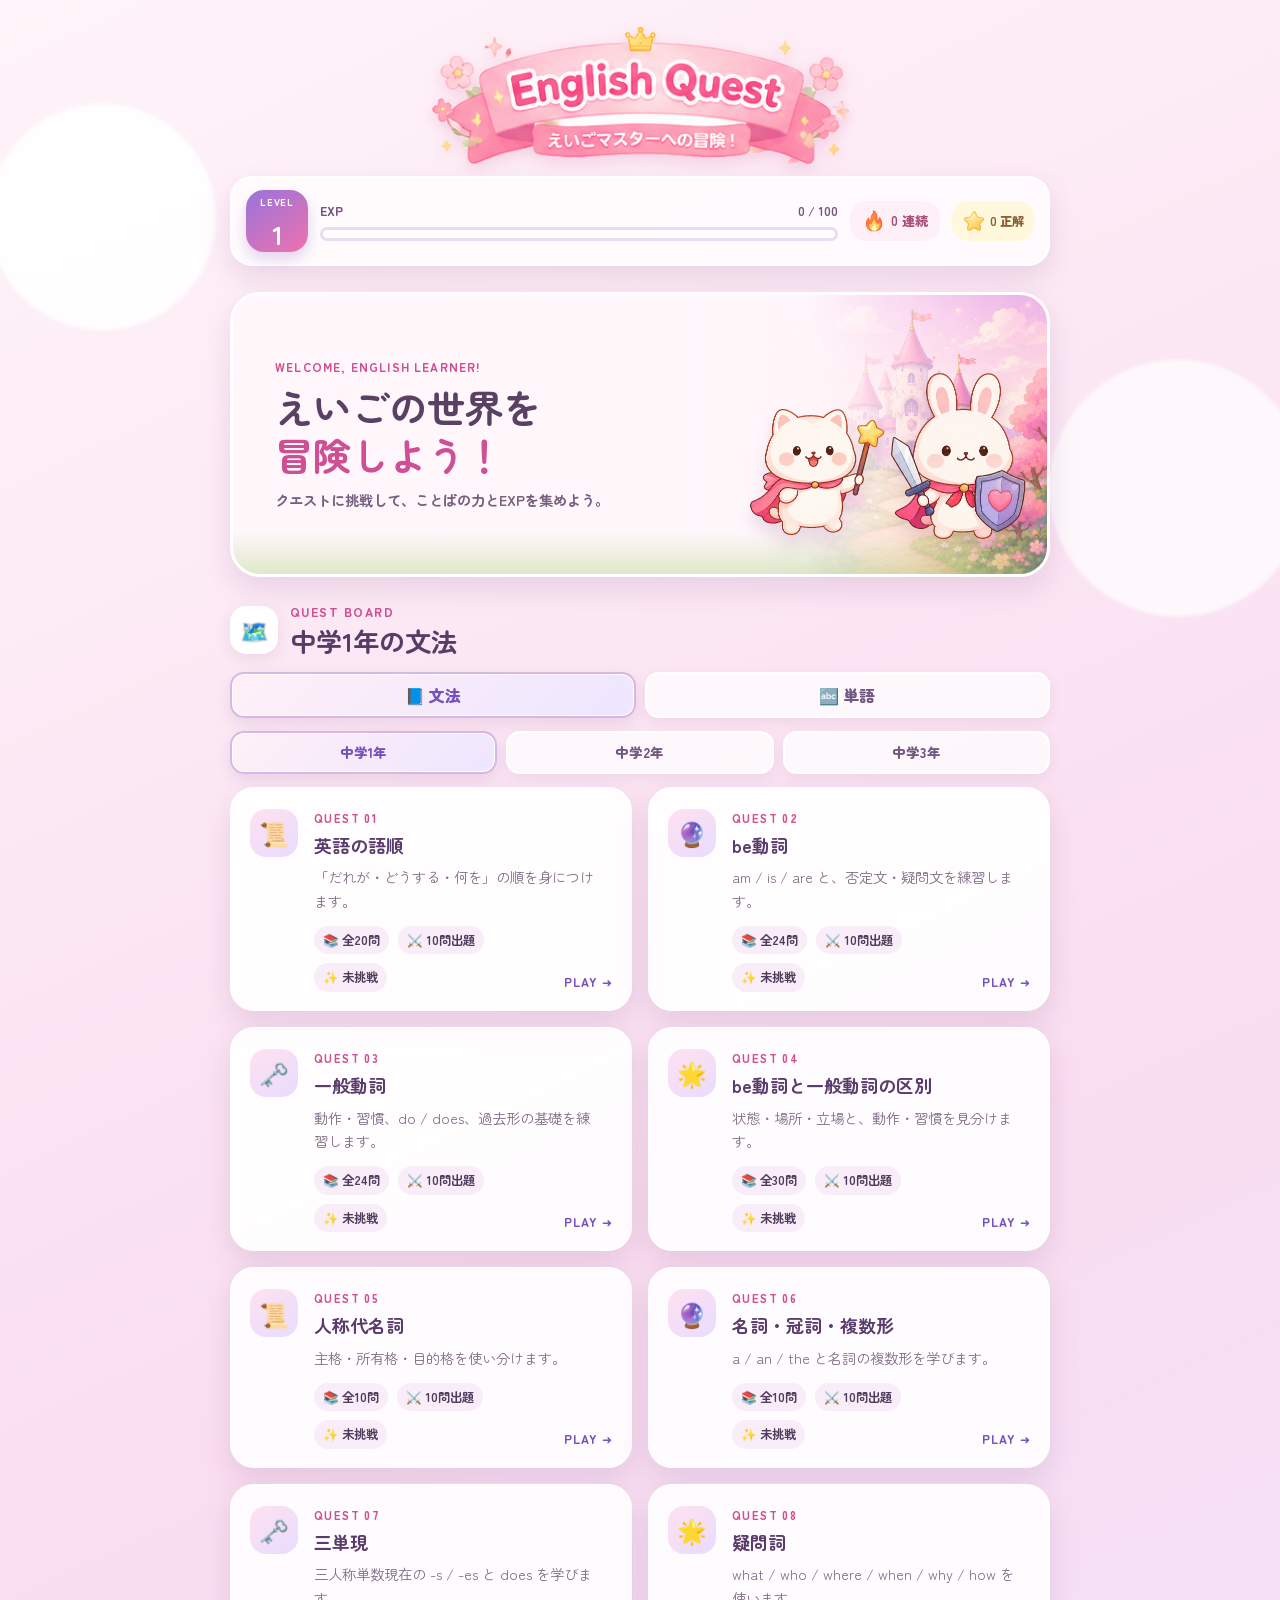
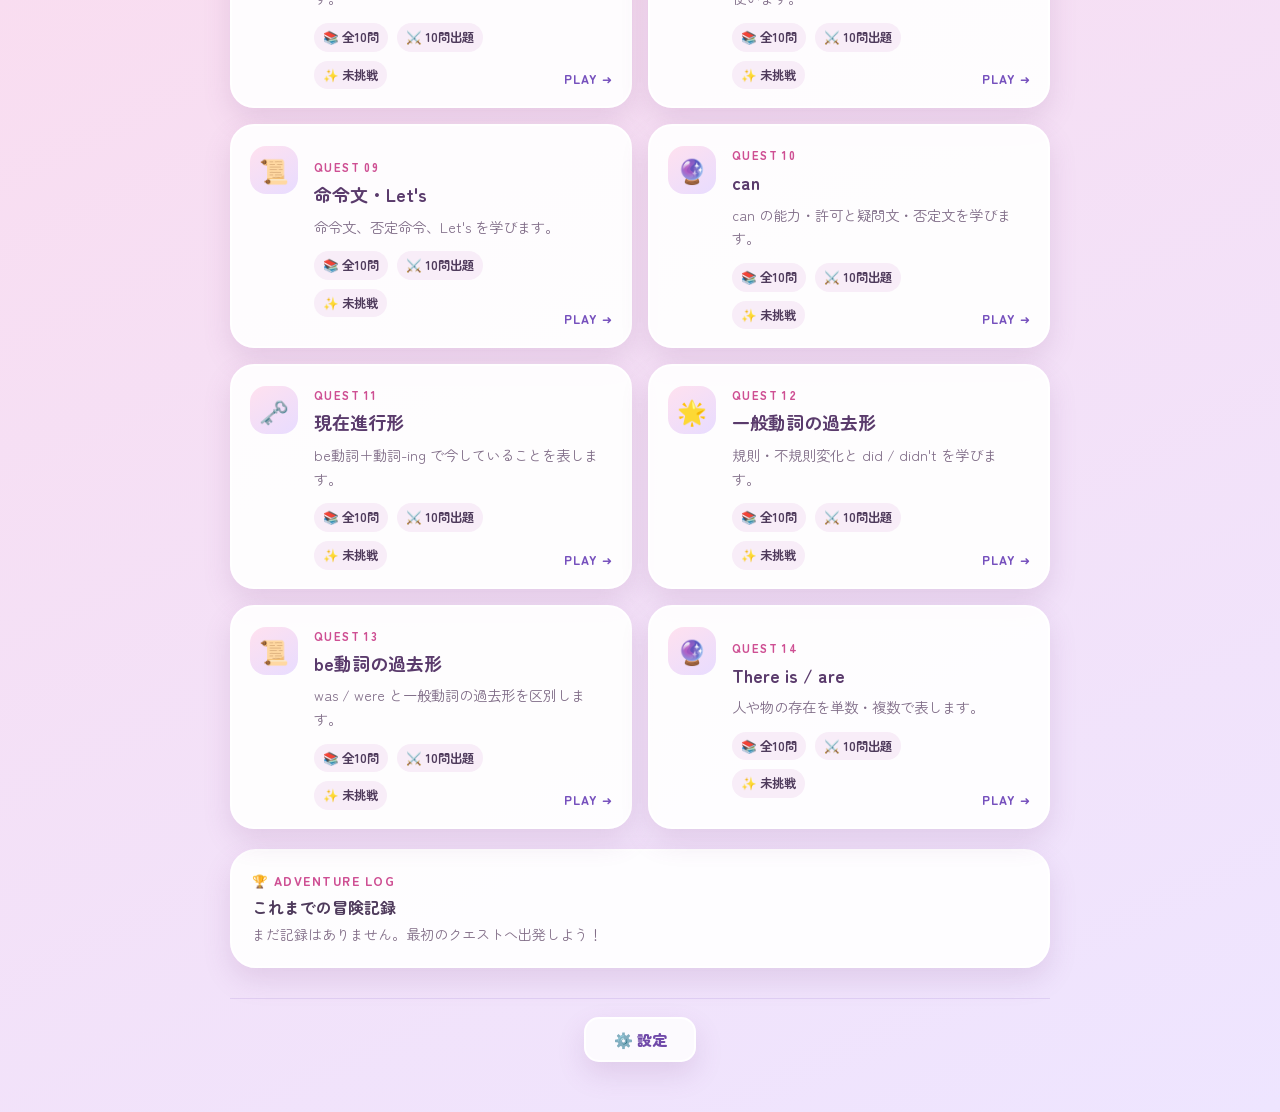
==== commit 4e37cf04: "設定操作をページ下部へ移動" ====
--- a/index.html
+++ b/index.html
@@ -25,7 +25,6 @@
     <!-- 全画面で共通して表示されるロゴ -->
     <header class="app-header">
       <img src="data/assets/logo.png" alt="English Quest えいごマスターへの冒険！" class="brand-logo">
-      <a class="settings-link" href="settings.html" aria-label="設定を開く" title="設定">⚙️</a>
     </header>
 
     <!-- レベル、経験値、今回の連続正解数・正解数を表示する共通ステータス -->
@@ -89,14 +88,13 @@
       <!-- カード本体はquestions.jsonを基にJavaScriptが挿入する -->
       <div id="category-list" class="category-list"></div>
 
-      <!-- localStorageに保存された挑戦回数を表示・リセットする領域 -->
+      <!-- localStorageに保存された挑戦回数を表示する領域。リセット操作は設定ページに置く -->
       <section class="progress-box">
         <div>
           <p class="box-kicker">🏆 ADVENTURE LOG</p>
           <h3>これまでの冒険記録</h3>
           <p id="total-progress">まだ記録はありません。</p>
         </div>
-        <button id="reset-progress-button" class="button button-subtle" type="button">記録をリセット</button>
       </section>
     </section>
 
@@ -173,6 +171,11 @@
         </div>
       </div>
     </section>
+
+    <!-- 日常の学習操作を邪魔しないよう、設定への入口はページの一番下に置く -->
+    <footer class="app-footer">
+      <a class="settings-link" href="settings.html" aria-label="設定を開く">⚙️ 設定</a>
+    </footer>
   </main>
 
   <!-- レベルアップ時だけ画面中央へ一時表示される通知 -->
--- a/css/style.css
+++ b/css/style.css
@@ -51,8 +51,9 @@
 .app { width: min(calc(100% - 28px), 820px); margin: 0 auto; padding: max(24px, env(safe-area-inset-top)) 0 max(50px, env(safe-area-inset-bottom)); }
 .app-header { position: relative; display: flex; align-items: center; justify-content: center; gap: 16px; margin-bottom: 12px; text-align: left; }
 .brand-logo { width: min(100%, 430px); max-height: 140px; object-fit: contain; filter: drop-shadow(0 5px 8px rgba(201,74,140,.18)); }
-.settings-link { position: absolute; right: 0; top: 50%; translate: 0 -50%; display: grid; place-items: center; width: 44px; height: 44px; border: 2px solid #fff; border-radius: 15px; background: rgba(255,255,255,.82); box-shadow: var(--shadow); color: #7049a9; text-decoration: none; font-size: 1.25rem; }
-.settings-link:hover, .settings-link:focus-visible { transform: translateY(-2px); }
+.app-footer { display: flex; justify-content: center; margin-top: 30px; padding-top: 18px; border-top: 1px solid rgba(118, 80, 189, .14); }
+.settings-link { display: inline-flex; align-items: center; justify-content: center; gap: 7px; min-width: 112px; min-height: 44px; padding: 8px 18px; border: 2px solid #fff; border-radius: 15px; background: rgba(255,255,255,.82); box-shadow: var(--shadow); color: #7049a9; text-decoration: none; font-size: .95rem; font-weight: 900; transition: transform .2s ease, box-shadow .2s ease; }
+.settings-link:hover, .settings-link:focus-visible { transform: translateY(-2px); box-shadow: 0 15px 30px rgba(134, 79, 144, .22); }
 .brand-mark { display: grid; place-items: center; width: 68px; height: 68px; flex: 0 0 auto; border: 3px solid #fff; border-radius: 22px; background: linear-gradient(145deg, #ff9ac6, #a986e9); box-shadow: var(--shadow); font-size: 2rem; transform: rotate(-4deg); }
 .brand-copy h1 { margin: 0; color: #7049a9; font-size: clamp(2rem, 8vw, 3.25rem); line-height: 1; letter-spacing: -.04em; text-shadow: 0 3px #fff; }
 .brand-copy h1 span { color: var(--pink-dark); }
@@ -260,7 +261,8 @@
 @media (max-width: 520px) {
   .app { width: min(calc(100% - 20px), 820px); padding-top: max(16px, env(safe-area-inset-top)); }
   .app-header { justify-content: flex-start; gap: 11px; }
-  .settings-link { right: 2px; width: 40px; height: 40px; }
+  .app-footer { margin-top: 24px; }
+  .settings-link { min-height: 42px; }
   .brand-mark { width: 52px; height: 52px; border-radius: 17px; font-size: 1.5rem; }
   .lead { font-size: .78rem; }
   .player-status { grid-template-columns: repeat(6, minmax(0, 1fr)); gap: 9px; padding: 10px; }
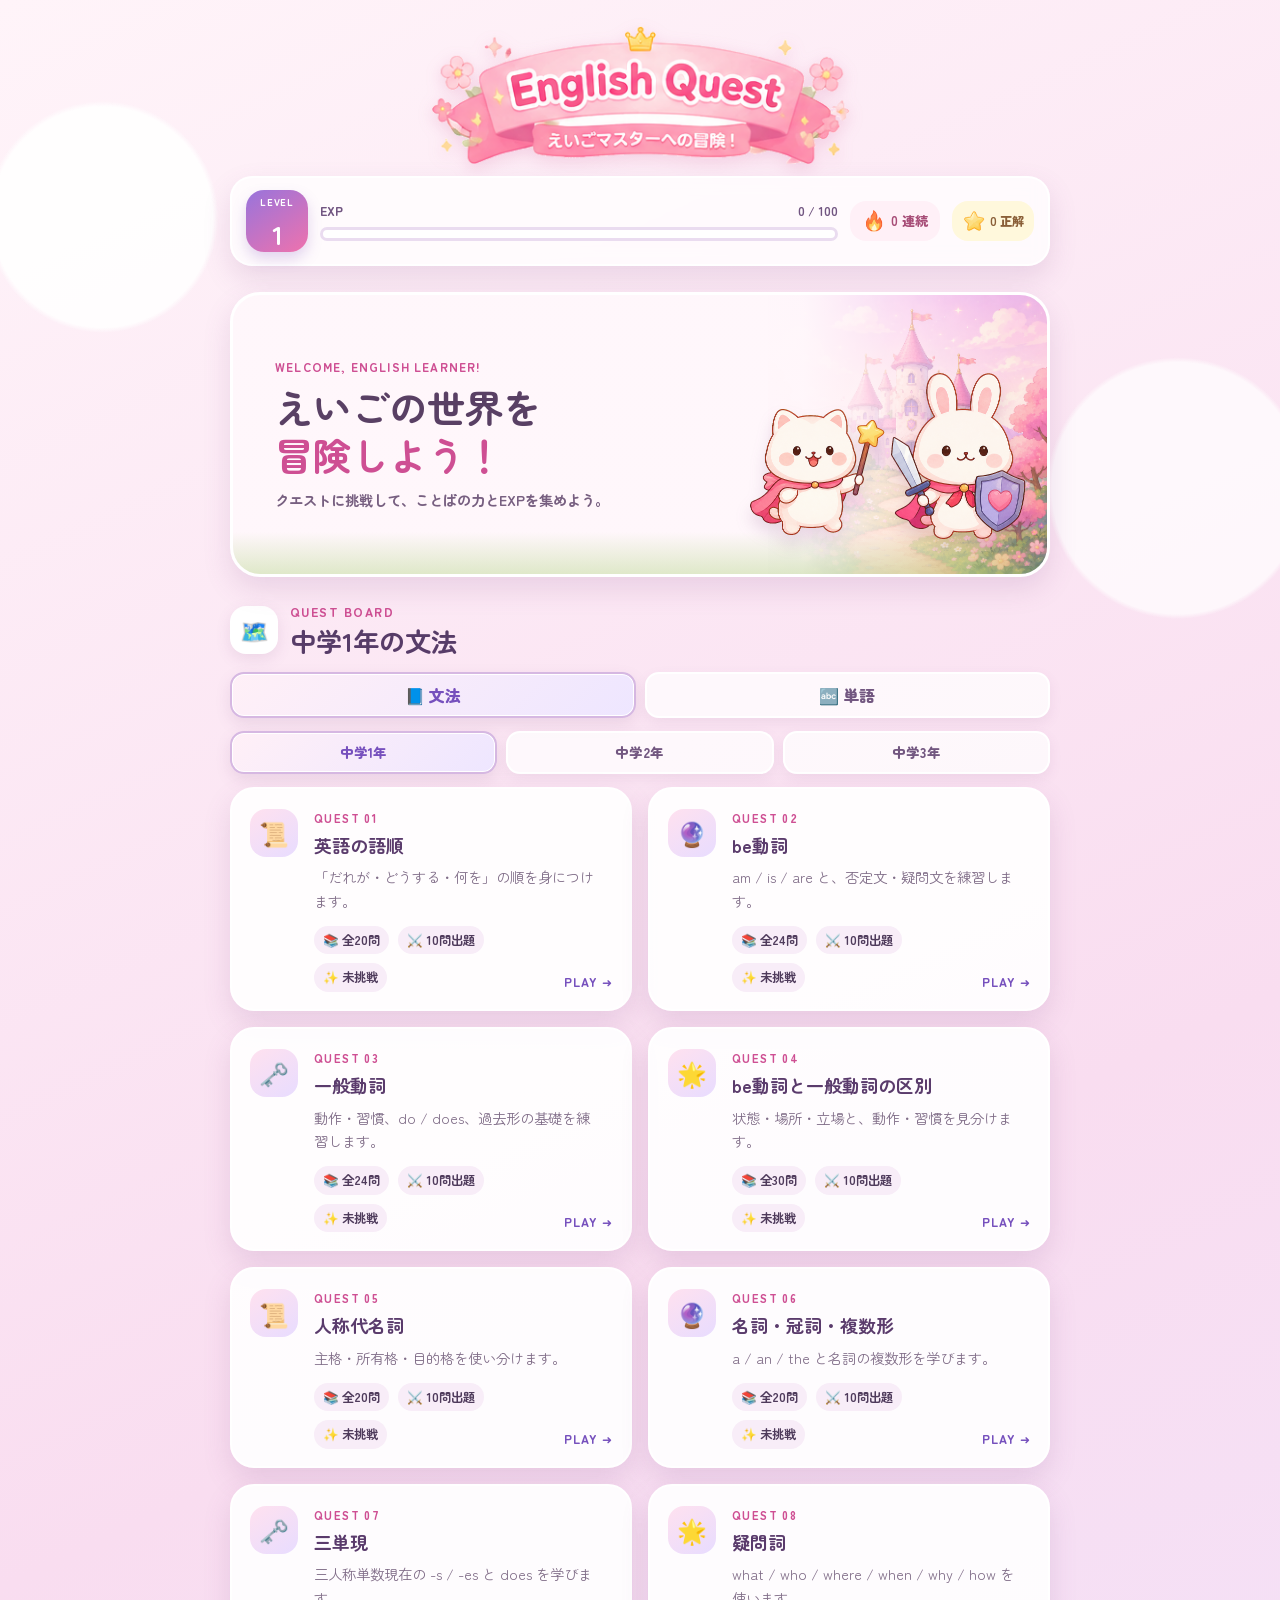
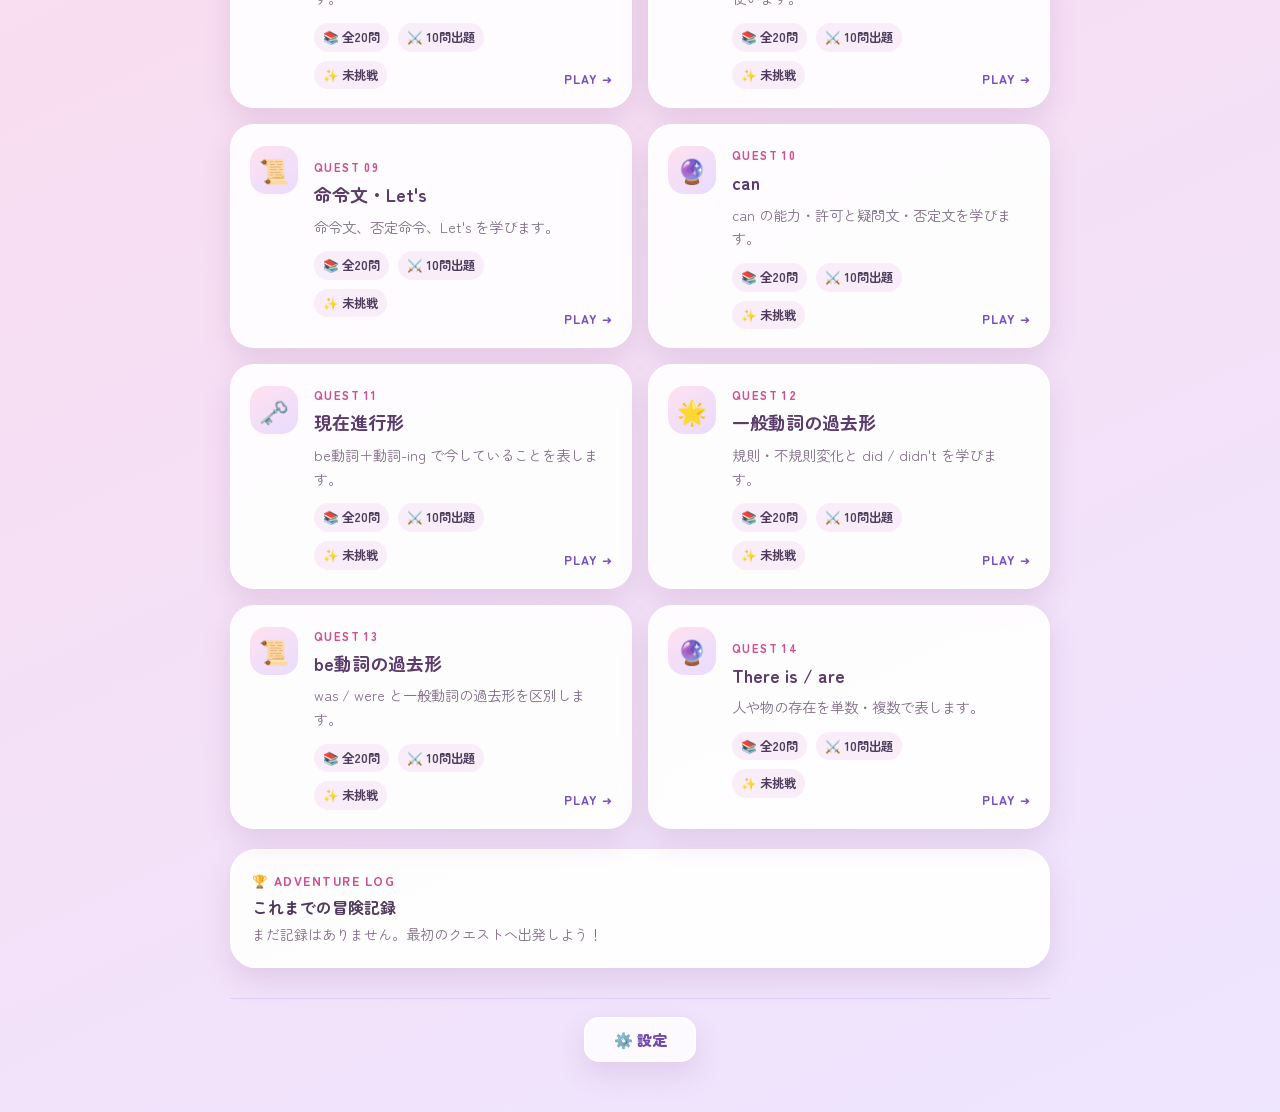
==== commit 8b7087ad: "単語を学年とテーマ別に分類" ====
--- a/index.html
+++ b/index.html
@@ -81,6 +81,7 @@
         <button class="course-tab" type="button" data-course="vocabulary">🔤 単語</button>
       </div>
       <div id="grade-tabs" class="grade-tabs" aria-label="学年">
+        <button class="grade-tab vocabulary-only hidden" type="button" data-grade="0">基礎</button>
         <button class="grade-tab active" type="button" data-grade="1">中学1年</button>
         <button class="grade-tab" type="button" data-grade="2">中学2年</button>
         <button class="grade-tab" type="button" data-grade="3">中学3年</button>
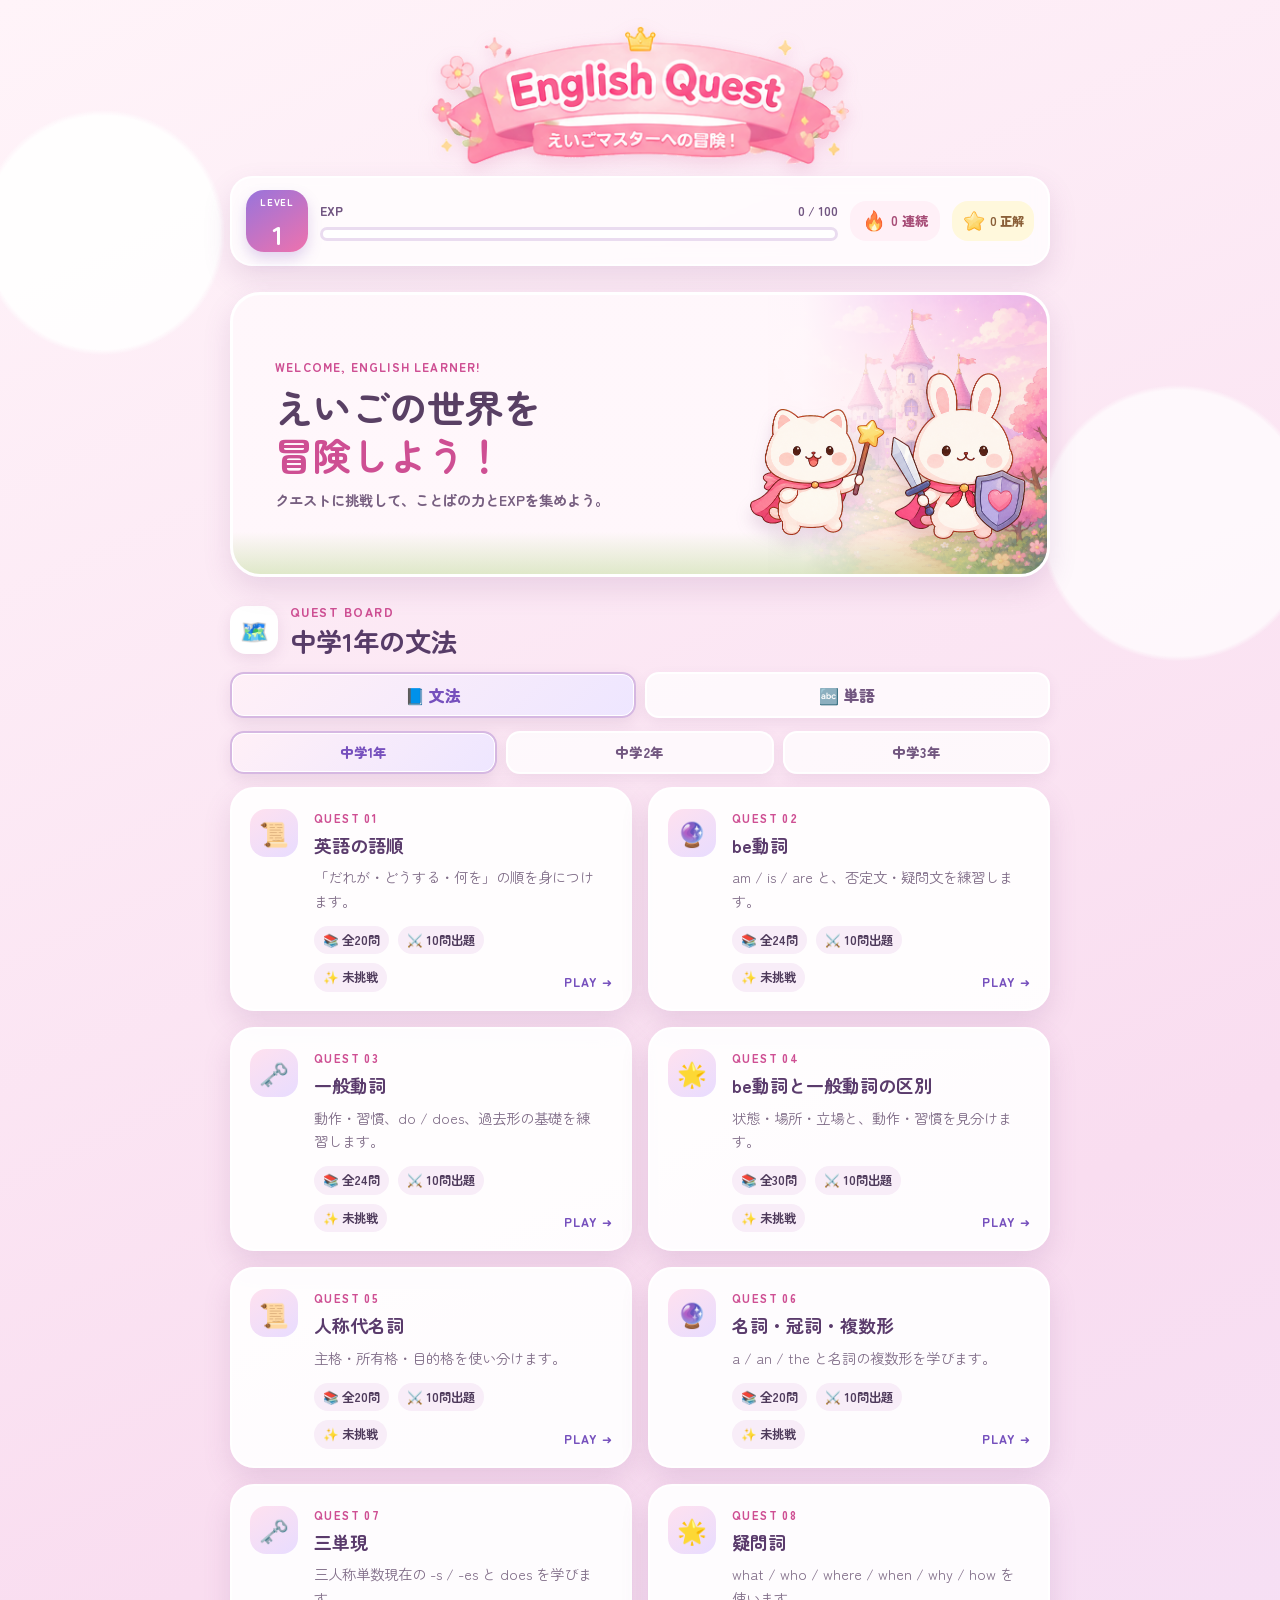
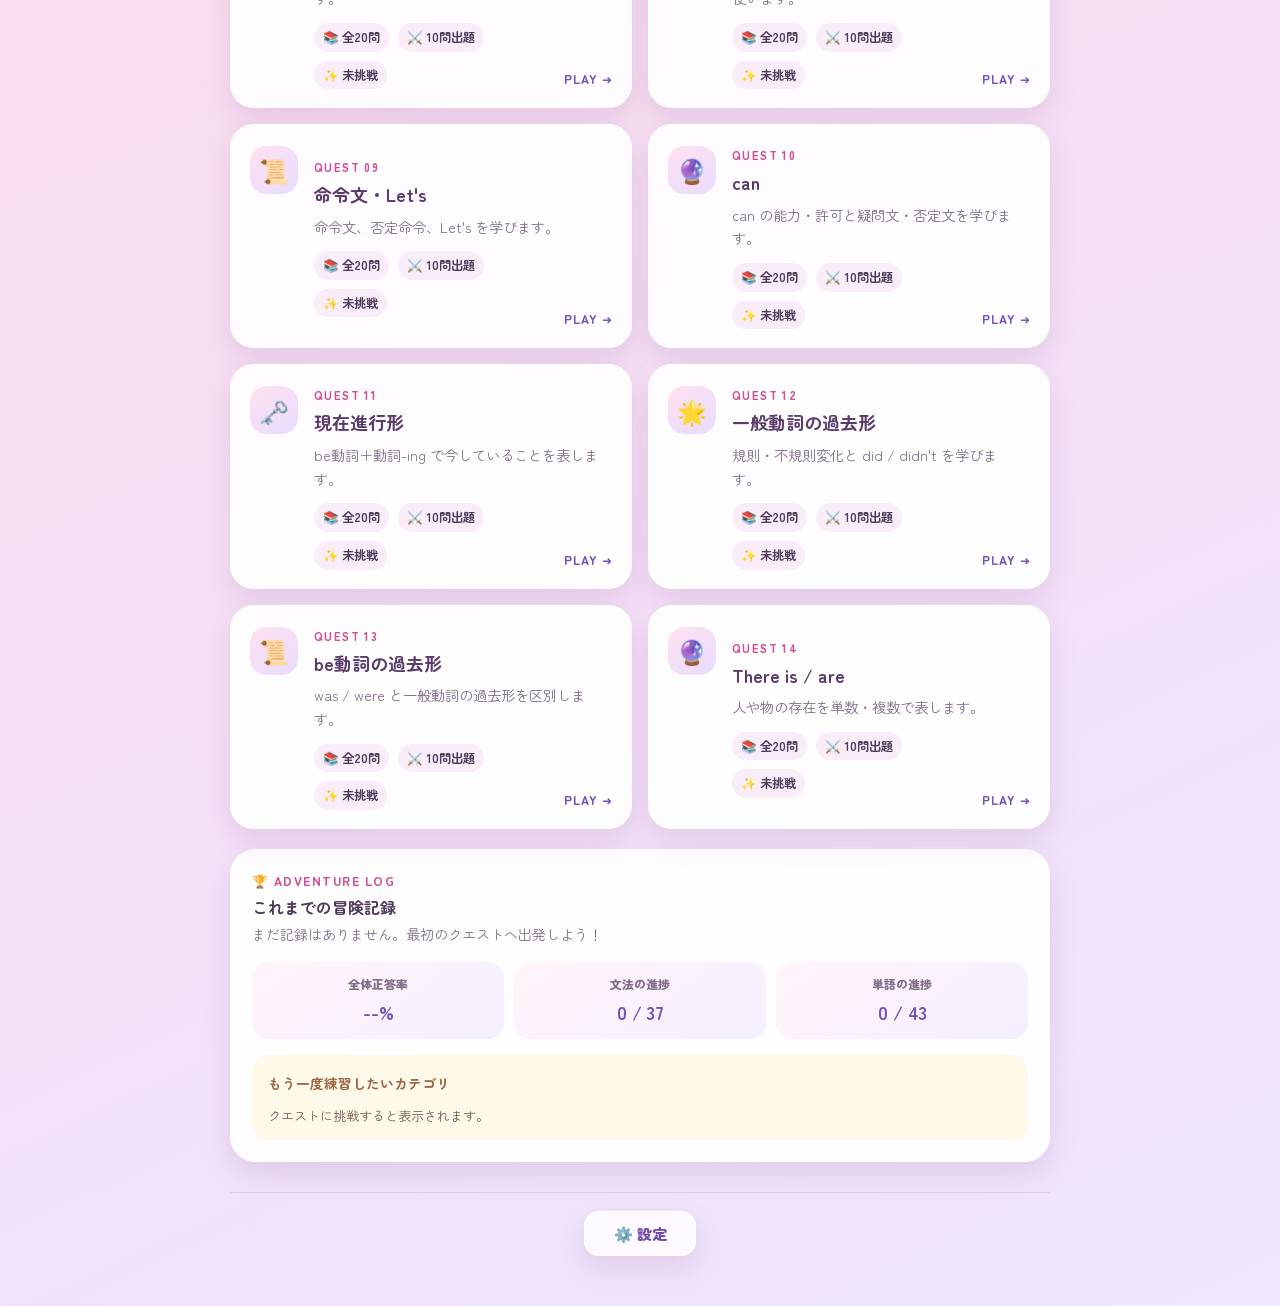
==== commit 04243619: "冒険記録に正答率と進捗を追加" ====
--- a/index.html
+++ b/index.html
@@ -91,10 +91,30 @@
 
       <!-- localStorageに保存された挑戦回数を表示する領域。リセット操作は設定ページに置く -->
       <section class="progress-box">
-        <div>
+        <div class="progress-heading">
           <p class="box-kicker">🏆 ADVENTURE LOG</p>
           <h3>これまでの冒険記録</h3>
           <p id="total-progress">まだ記録はありません。</p>
+        </div>
+        <div class="progress-stats" aria-label="学習進捗">
+          <div class="progress-stat">
+            <span>全体正答率</span>
+            <strong id="overall-correct-rate">--%</strong>
+          </div>
+          <div class="progress-stat">
+            <span>文法の進捗</span>
+            <strong id="grammar-progress">0 / 37</strong>
+          </div>
+          <div class="progress-stat">
+            <span>単語の進捗</span>
+            <strong id="vocabulary-progress">0 / 43</strong>
+          </div>
+        </div>
+        <div class="weak-category-box">
+          <strong>もう一度練習したいカテゴリ</strong>
+          <ul id="weak-category-list">
+            <li>クエストに挑戦すると表示されます。</li>
+          </ul>
         </div>
       </section>
     </section>
--- a/css/style.css
+++ b/css/style.css
@@ -134,6 +134,7 @@
 /* カードはスマートフォンで1列、640px以上では後述の指定により2列。 */
 .category-list { display: grid; gap: 16px; }
 .category-card { position: relative; isolation: isolate; width: 100%; min-height: 196px; overflow: hidden; padding: 20px 20px 17px 82px; border: 2px solid #fff; border-radius: 24px; background: rgba(255,255,255,.92); box-shadow: var(--shadow); color: inherit; text-align: left; cursor: pointer; transition: transform .18s ease, box-shadow .18s ease; }
+.category-card.vocabulary-card { min-height: 160px; }
 .category-card::backdrop { display: none; }
 .category-card > * { position: relative; z-index: 2; }
 .category-card::before { content: attr(data-icon); position: absolute; left: 18px; top: 20px; display: grid; place-items: center; width: 48px; height: 48px; border-radius: 16px; background: linear-gradient(145deg, #ffe1ef, #e8dcff); font-size: 1.5rem; }
@@ -148,9 +149,18 @@
 
 /* 複数画面で使う白いパネルの共通デザイン。 */
 .progress-box, .quiz-card, .result-card { margin-top: 20px; border: 2px solid #fff; border-radius: 26px; background: rgba(255,255,255,.92); box-shadow: var(--shadow); }
-.progress-box { display: flex; align-items: center; justify-content: space-between; gap: 18px; padding: 20px; }
+.progress-box { display: grid; gap: 16px; padding: 20px; }
 .progress-box h3 { margin: 2px 0 3px; font-size: 1rem; }
 .progress-box p:not(.box-kicker) { margin: 0; color: #826e88; font-size: .88rem; }
+.progress-stats { display: grid; grid-template-columns: repeat(3, minmax(0, 1fr)); gap: 10px; }
+.progress-stat { display: grid; gap: 3px; padding: 12px; border-radius: 16px; background: linear-gradient(145deg, #fff4fa, #f4efff); text-align: center; }
+.progress-stat span { color: #806d88; font-size: .75rem; font-weight: 800; }
+.progress-stat strong { color: var(--purple-dark); font-size: 1.15rem; }
+.weak-category-box { padding: 14px 16px; border-radius: 17px; background: #fff9e9; }
+.weak-category-box > strong { color: #9b6744; font-size: .86rem; }
+.weak-category-box ul { display: grid; gap: 6px; margin: 9px 0 0; padding: 0; list-style: none; }
+.weak-category-box li { display: flex; justify-content: space-between; gap: 12px; color: #765f55; font-size: .82rem; }
+.weak-category-box li strong { color: #c05b72; white-space: nowrap; }
 /* ============================================================
    問題画面
    ============================================================ */
@@ -277,7 +287,8 @@
   .category-card::before { left: 14px; top: 18px; width: 45px; height: 45px; }
   .category-card::after { right: 14px; bottom: 16px; }
   .category-meta { padding-right: 65px; flex-wrap: wrap; }
-  .progress-box { align-items: flex-start; flex-direction: column; }
+  .progress-stats { grid-template-columns: 1fr; }
+  .progress-stat { grid-template-columns: 1fr auto; align-items: center; text-align: left; }
   .quest-stage { padding-inline: 6px; }
   .quiz-card { border-radius: 22px; }
   .feedback-heading { align-items: flex-start; flex-direction: column; }
@@ -287,6 +298,7 @@
   .hero-message { max-width: 180px; font-size: .78rem; line-height: 1.65; }
   .hero-characters { right: 0; bottom: -1%; width: 56%; }
   .category-card { min-height: 180px; }
+  .category-card.vocabulary-card { min-height: 150px; }
   .battle-characters { right: -8px; bottom: -108px; width: 145px; }
   .feedback-dialog { padding-top: 54px; }
   .feedback-main { grid-template-columns: 105px 1fr; gap: 10px; }
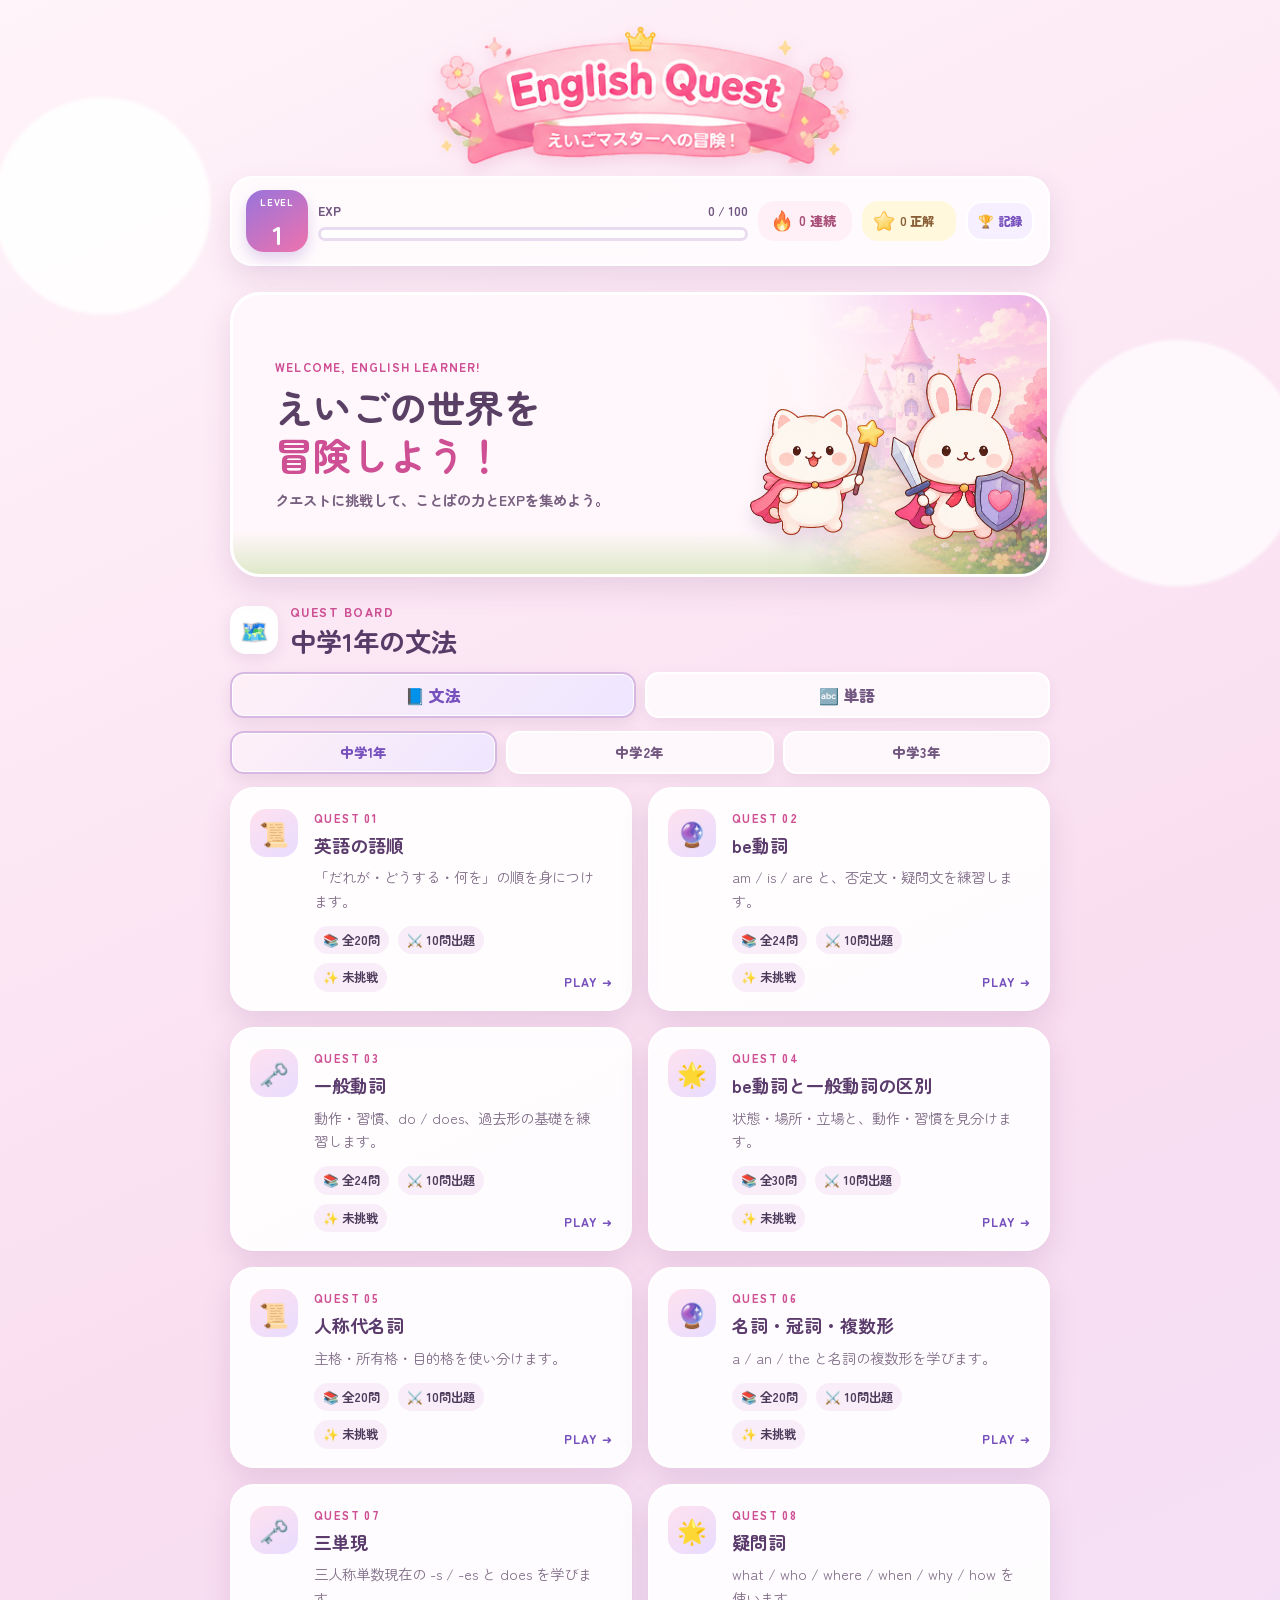
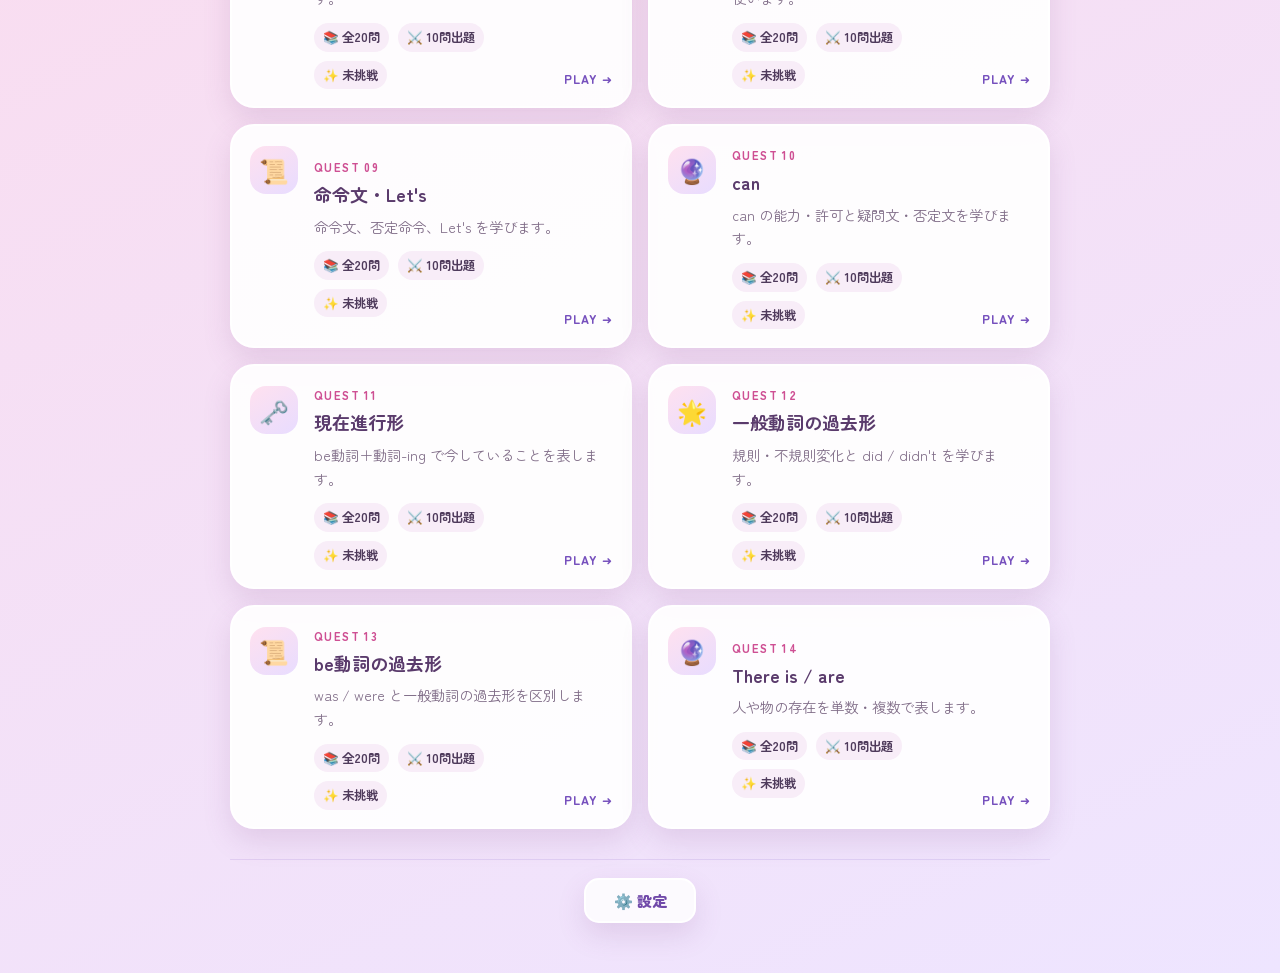
==== commit 37857b06: "冒険記録を専用ページへ移動" ====
--- a/index.html
+++ b/index.html
@@ -12,7 +12,8 @@
   <link rel="preconnect" href="https://fonts.gstatic.com" crossorigin>
   <link href="https://fonts.googleapis.com/css2?family=Zen+Maru+Gothic:wght@400;500;700;900&display=swap" rel="stylesheet">
   <!-- このアプリ専用の見た目。読み込み順はWebフォントより後にする -->
-  <link rel="stylesheet" href="css/style.css">
+  <!-- バージョン値を変えると、公開後も古いCSSキャッシュを使わず再取得する -->
+  <link rel="stylesheet" href="css/style.css?v=20260730-2">
 </head>
 <body>
   <!-- 背景に浮かぶ装飾。aria-hiddenにより読み上げ対象から除外する -->
@@ -51,6 +52,8 @@
         <img src="data/assets/icon-star.png" alt="">
         <span><strong id="correct-total">0</strong> 正解</span>
       </div>
+      <!-- 詳しい学習状況は専用ページに分け、ここには最小幅の入口だけを置く -->
+      <a class="record-link" href="progress.html" aria-label="冒険記録を開く">🏆 <span>記録</span></a>
     </section>
 
     <!-- =====================================================
@@ -89,34 +92,6 @@
       <!-- カード本体はquestions.jsonを基にJavaScriptが挿入する -->
       <div id="category-list" class="category-list"></div>
 
-      <!-- localStorageに保存された挑戦回数を表示する領域。リセット操作は設定ページに置く -->
-      <section class="progress-box">
-        <div class="progress-heading">
-          <p class="box-kicker">🏆 ADVENTURE LOG</p>
-          <h3>これまでの冒険記録</h3>
-          <p id="total-progress">まだ記録はありません。</p>
-        </div>
-        <div class="progress-stats" aria-label="学習進捗">
-          <div class="progress-stat">
-            <span>全体正答率</span>
-            <strong id="overall-correct-rate">--%</strong>
-          </div>
-          <div class="progress-stat">
-            <span>文法の進捗</span>
-            <strong id="grammar-progress">0 / 37</strong>
-          </div>
-          <div class="progress-stat">
-            <span>単語の進捗</span>
-            <strong id="vocabulary-progress">0 / 43</strong>
-          </div>
-        </div>
-        <div class="weak-category-box">
-          <strong>もう一度練習したいカテゴリ</strong>
-          <ul id="weak-category-list">
-            <li>クエストに挑戦すると表示されます。</li>
-          </ul>
-        </div>
-      </section>
     </section>
 
     <!-- =====================================================
@@ -215,6 +190,7 @@
   </div>
 
   <!-- HTML要素をすべて読み込んだ後でアプリ処理を開始する -->
-  <script src="js/app.js"></script>
+  <!-- GitHub Pages更新後に古いJavaScriptが残らないようバージョンを付ける -->
+  <script src="js/app.js?v=20260730-2"></script>
 </body>
 </html>
--- a/css/style.css
+++ b/css/style.css
@@ -61,7 +61,7 @@
 .lead { margin: 8px 0 0; color: #806d88; font-size: .95rem; font-weight: 700; }
 
 /* レベル、可変幅のEXPバー、2つのバッジを横並びにする。 */
-.player-status { display: grid; grid-template-columns: auto minmax(0, 1fr) auto auto; align-items: center; gap: 12px; margin-bottom: 26px; padding: 12px 14px; border: 2px solid rgba(255,255,255,.9); border-radius: 22px; background: rgba(255,255,255,.75); box-shadow: var(--shadow); backdrop-filter: blur(8px); }
+.player-status { display: grid; grid-template-columns: auto minmax(0, 1fr) 94px 94px auto; align-items: center; gap: 10px; margin-bottom: 26px; padding: 12px 14px; border: 2px solid rgba(255,255,255,.9); border-radius: 22px; background: rgba(255,255,255,.75); box-shadow: var(--shadow); backdrop-filter: blur(8px); }
 .level-badge { display: grid; place-items: center; width: 62px; height: 62px; border-radius: 18px; color: #fff; background: linear-gradient(145deg, var(--purple), var(--pink)); box-shadow: 0 7px 14px rgba(139, 92, 190, .25); }
 .level-badge span { font-size: .59rem; font-weight: 900; letter-spacing: .1em; }
 .level-badge strong { font-size: 1.65rem; line-height: 1; }
@@ -73,6 +73,8 @@
 .streak-badge img { width: 24px; height: 24px; object-fit: contain; }
 .correct-badge { display: flex; align-items: center; gap: 4px; padding: 8px 10px; border-radius: 16px; color: #8a5f38; background: #fff8dc; font-size: .78rem; font-weight: 900; white-space: nowrap; }
 .correct-badge img { width: 24px; height: 24px; object-fit: contain; }
+.record-link { display: inline-flex; align-items: center; justify-content: center; align-self: center; gap: 4px; width: max-content; height: 40px; padding: 8px 10px; border: 2px solid #fff; border-radius: 16px; background: #f5efff; color: #7650bd; font-size: .78rem; font-weight: 900; line-height: 1; text-decoration: none; white-space: nowrap; }
+.record-link:hover, .record-link:focus-visible { transform: translateY(-1px); background: #eee4ff; }
 
 /* ============================================================
    画面切り替え
@@ -148,19 +150,7 @@
 .empty-category-message { padding: 28px 18px; border: 2px dashed #ddcce4; border-radius: 20px; background: rgba(255,255,255,.65); color: #806d88; text-align: center; font-weight: 700; }
 
 /* 複数画面で使う白いパネルの共通デザイン。 */
-.progress-box, .quiz-card, .result-card { margin-top: 20px; border: 2px solid #fff; border-radius: 26px; background: rgba(255,255,255,.92); box-shadow: var(--shadow); }
-.progress-box { display: grid; gap: 16px; padding: 20px; }
-.progress-box h3 { margin: 2px 0 3px; font-size: 1rem; }
-.progress-box p:not(.box-kicker) { margin: 0; color: #826e88; font-size: .88rem; }
-.progress-stats { display: grid; grid-template-columns: repeat(3, minmax(0, 1fr)); gap: 10px; }
-.progress-stat { display: grid; gap: 3px; padding: 12px; border-radius: 16px; background: linear-gradient(145deg, #fff4fa, #f4efff); text-align: center; }
-.progress-stat span { color: #806d88; font-size: .75rem; font-weight: 800; }
-.progress-stat strong { color: var(--purple-dark); font-size: 1.15rem; }
-.weak-category-box { padding: 14px 16px; border-radius: 17px; background: #fff9e9; }
-.weak-category-box > strong { color: #9b6744; font-size: .86rem; }
-.weak-category-box ul { display: grid; gap: 6px; margin: 9px 0 0; padding: 0; list-style: none; }
-.weak-category-box li { display: flex; justify-content: space-between; gap: 12px; color: #765f55; font-size: .82rem; }
-.weak-category-box li strong { color: #c05b72; white-space: nowrap; }
+.quiz-card, .result-card { margin-top: 20px; border: 2px solid #fff; border-radius: 26px; background: rgba(255,255,255,.92); box-shadow: var(--shadow); }
 /* ============================================================
    問題画面
    ============================================================ */
@@ -275,20 +265,19 @@
   .settings-link { min-height: 42px; }
   .brand-mark { width: 52px; height: 52px; border-radius: 17px; font-size: 1.5rem; }
   .lead { font-size: .78rem; }
-  .player-status { grid-template-columns: repeat(6, minmax(0, 1fr)); gap: 9px; padding: 10px; }
-  .level-badge { grid-column: 1; width: 100%; max-width: 52px; height: auto; aspect-ratio: 1; border-radius: 15px; }
+  .player-status { grid-template-columns: minmax(0, 1fr) minmax(0, 1fr) auto; gap: 9px; padding: 10px; }
+  .level-badge { grid-column: 1; width: 52px; height: 52px; border-radius: 15px; }
   .level-badge strong { font-size: 1.4rem; }
-  .exp-panel { grid-column: 2 / -1; }
+  .exp-panel { grid-column: 2 / 4; }
   .streak-badge, .correct-badge { grid-row: 2; justify-content: center; padding: 5px 8px; font-size: .78rem; }
-  .streak-badge { grid-column: 1 / 4; }
-  .correct-badge { grid-column: 4 / 7; }
+  .streak-badge { grid-column: 1; }
+  .correct-badge { grid-column: 2; }
+  .record-link { grid-column: 3; grid-row: 2; height: 36px; padding: 5px 8px; }
   .streak-badge img, .correct-badge img { width: 18px; height: 18px; }
   .category-card { padding: 18px 15px 16px 72px; border-radius: 21px; }
   .category-card::before { left: 14px; top: 18px; width: 45px; height: 45px; }
   .category-card::after { right: 14px; bottom: 16px; }
   .category-meta { padding-right: 65px; flex-wrap: wrap; }
-  .progress-stats { grid-template-columns: 1fr; }
-  .progress-stat { grid-template-columns: 1fr auto; align-items: center; text-align: left; }
   .quest-stage { padding-inline: 6px; }
   .quiz-card { border-radius: 22px; }
   .feedback-heading { align-items: flex-start; flex-direction: column; }
